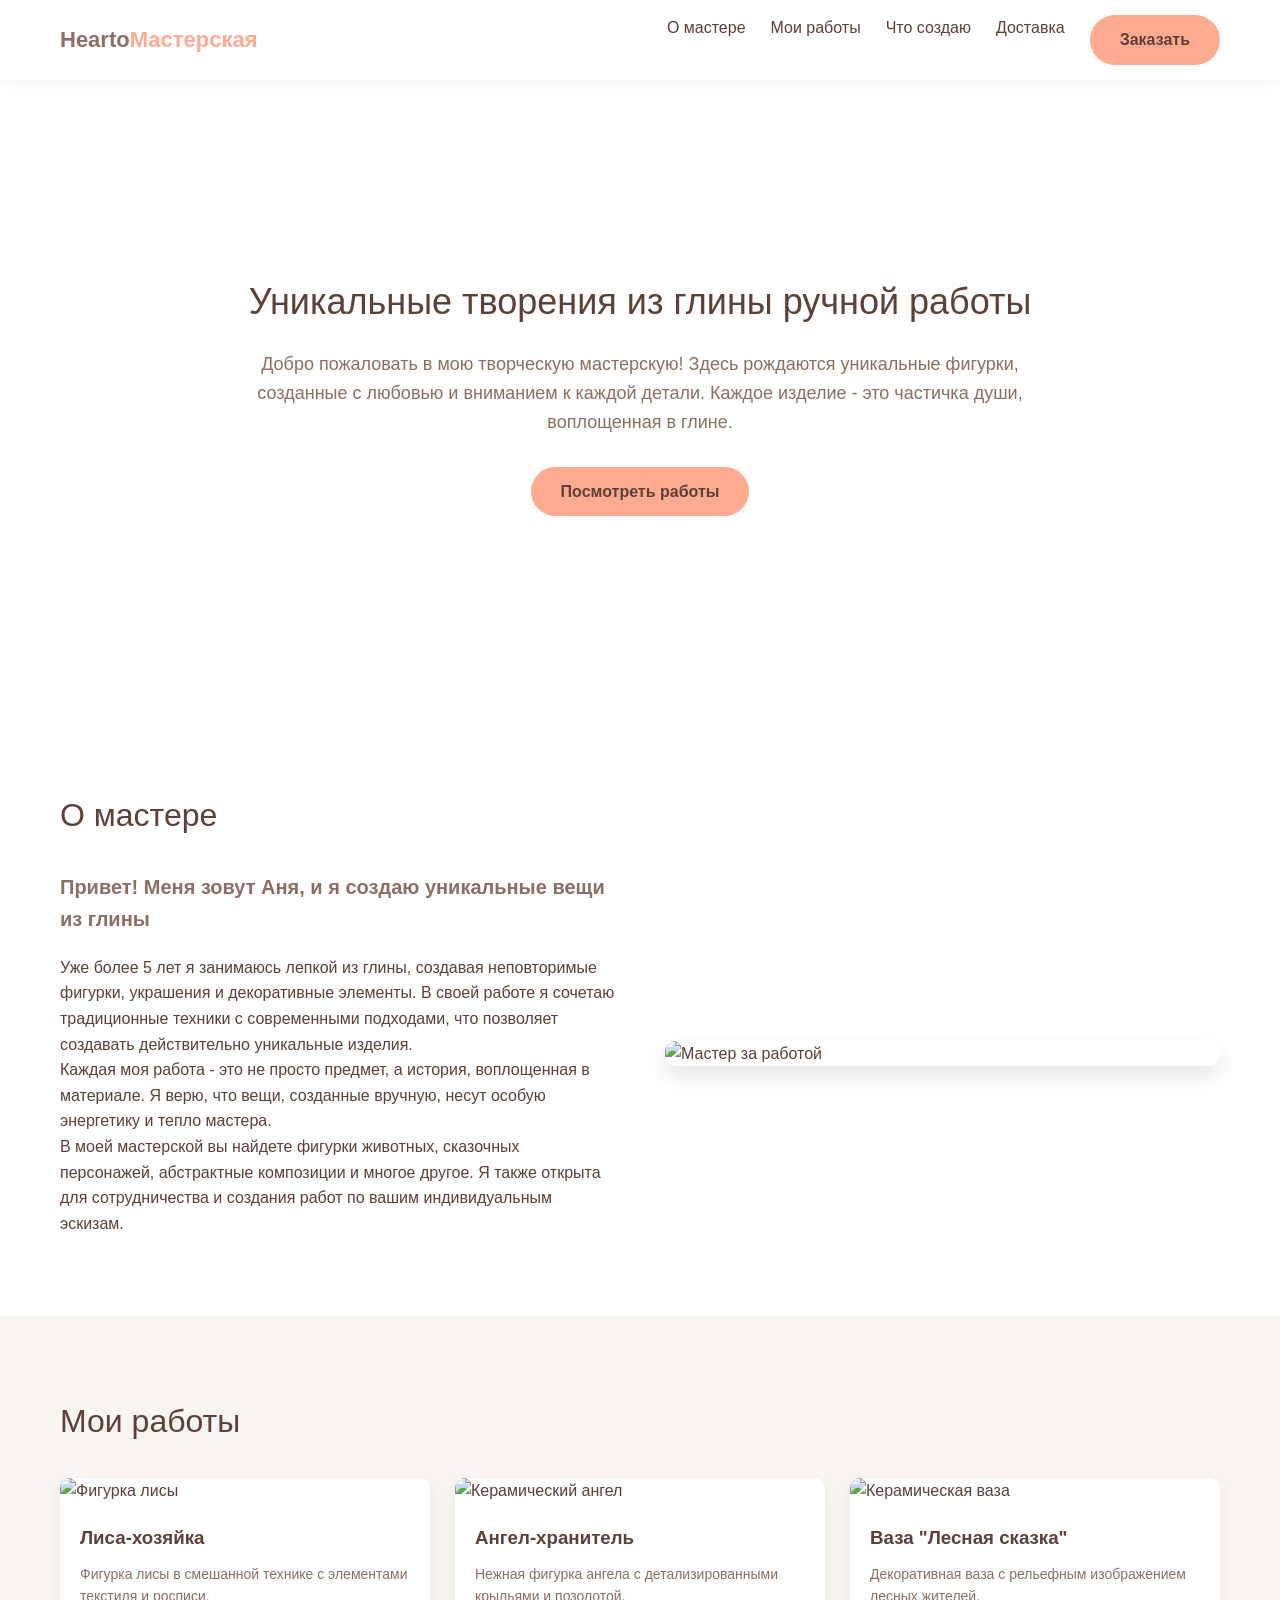
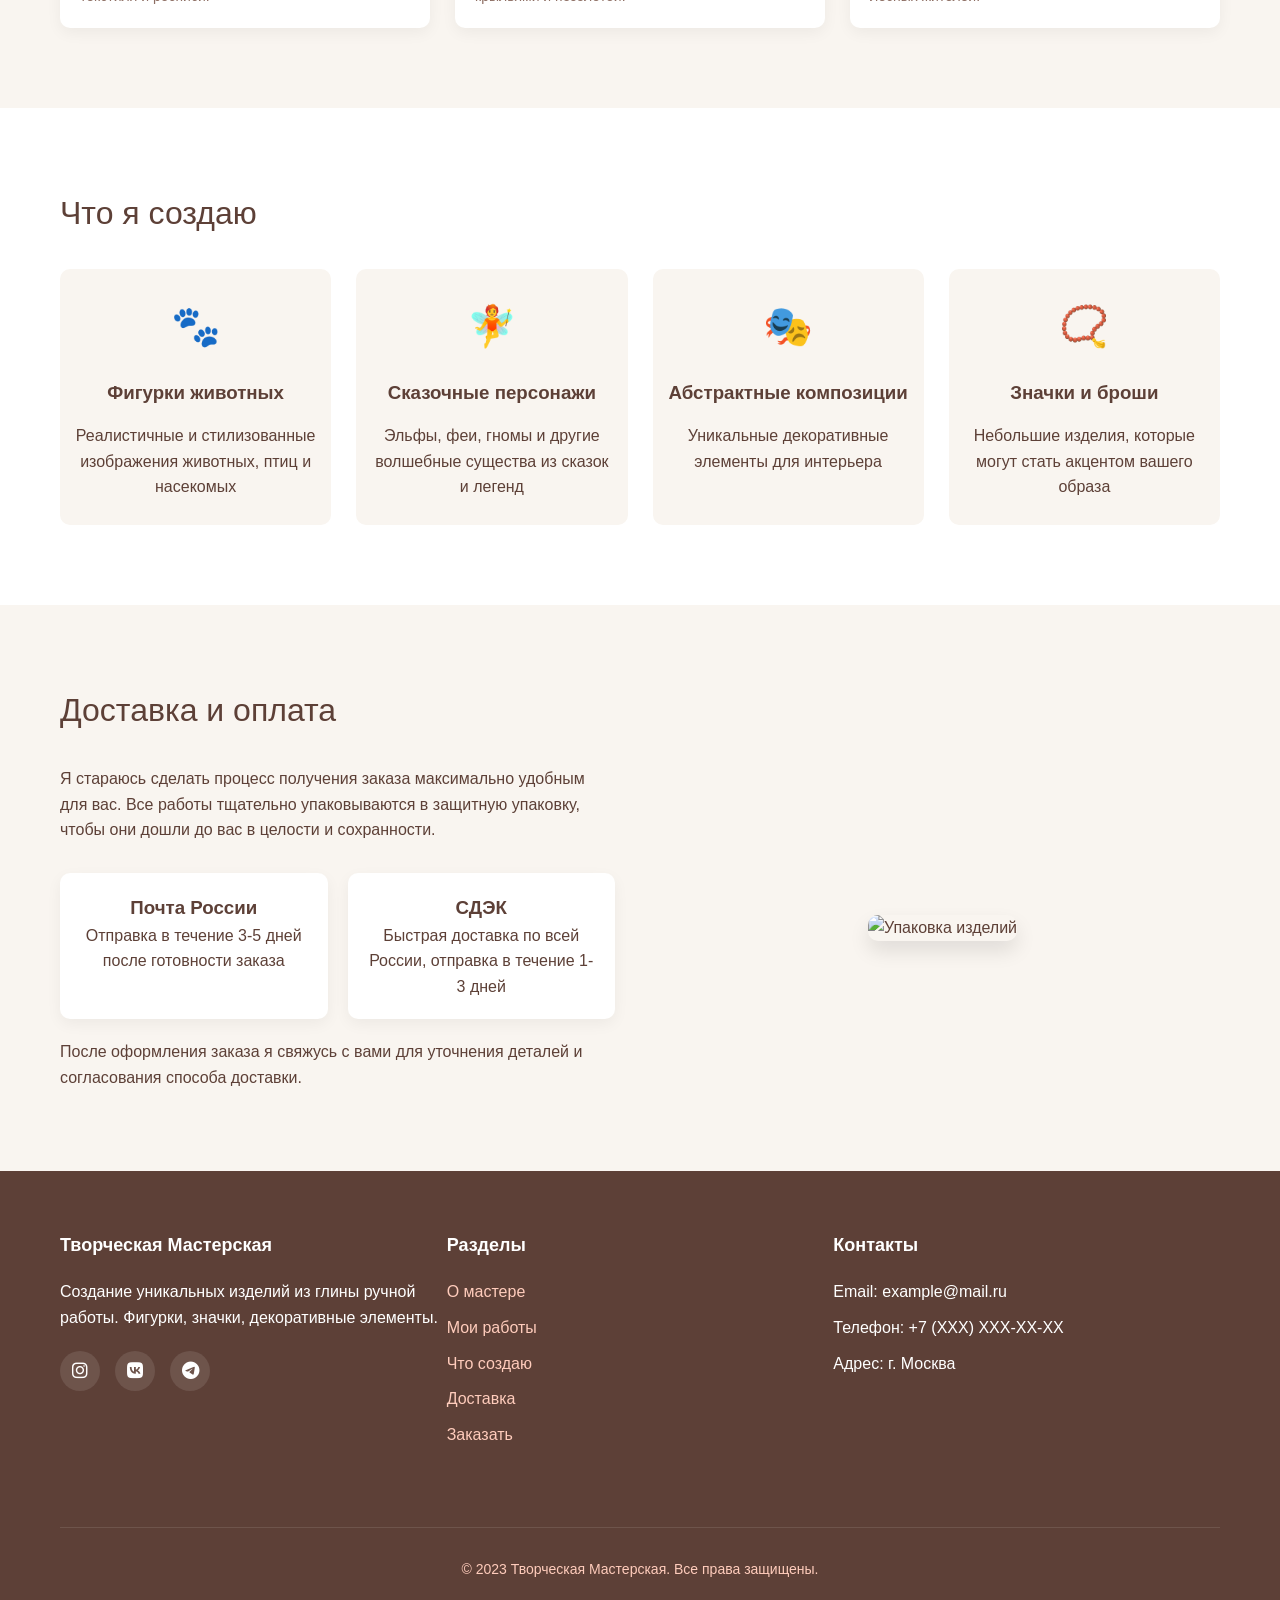
==== index.html @ a459cd6c "Add files via upload" ====
<!DOCTYPE html>
<html lang="ru">
<head>
    <meta charset="UTF-8">
    <meta name="viewport" content="width=device-width, initial-scale=1.0">
    <title>Hearto | Фигурки из глины ручной работы</title>
    <link rel="stylesheet" href="https://cdnjs.cloudflare.com/ajax/libs/font-awesome/6.4.0/css/all.min.css">
    <style>
        /* Базовые стили */
        * {
            margin: 0;
            padding: 0;
            box-sizing: border-box;
            font-family: 'Segoe UI', Tahoma, Geneva, Verdana, sans-serif;
        }
        
        :root {
            --primary-color: #8d6e63;
            --secondary-color: #ffab91;
            --text-color: #5d4037;
            --light-color: #fefaf6;
            --white: #ffffff;
        }
        
        html {
            scroll-behavior: smooth;
        }
        
        body {
            background-color: var(--light-color);
            color: var(--text-color);
            line-height: 1.6;
            overflow-x: hidden;
        }
        
        .container {
            max-width: 1200px;
            margin: 0 auto;
            padding: 0 20px;
        }
        
        /* Шапка сайта */
        header {
            background-color: var(--white);
            padding: 15px 0;
            box-shadow: 0 2px 10px rgba(0,0,0,0.05);
            position: sticky;
            top: 0;
            z-index: 1000;
        }
        
        .header-content {
            display: flex;
            justify-content: space-between;
            align-items: center;
        }
        
        .logo {
            font-size: 22px;
            font-weight: bold;
            color: var(--primary-color);
            z-index: 1001;
        }
        
        .logo span {
            color: var(--secondary-color);
        }
        
        /* Гамбургер-меню */
        .menu-toggle {
            display: none;
            flex-direction: column;
            justify-content: space-between;
            width: 30px;
            height: 21px;
            background: transparent;
            border: none;
            cursor: pointer;
            z-index: 1001;
        }
        
        .menu-toggle span {
            display: block;
            height: 3px;
            width: 100%;
            background-color: var(--primary-color);
            border-radius: 3px;
            transition: all 0.3s ease;
        }
        
        /* Навигация */
        nav ul {
            display: flex;
            list-style: none;
        }
        
        nav ul li {
            margin-left: 25px;
        }
        
        nav ul li a {
            color: var(--text-color);
            text-decoration: none;
            transition: color 0.3s;
            font-weight: 500;
            font-size: 16px;
        }
        
        nav ul li a:hover {
            color: var(--secondary-color);
        }
        
        /* Герой-секция */
        .hero {
            background: linear-gradient(rgba(255, 255, 255, 0.9), rgba(255, 255, 255, 0.9)), url('https://images.unsplash.com/photo-1574323347407-f5e1ad6d020b?ixlib=rb-4.0.3&auto=format&fit=crop&w=1200&q=80') center/cover no-repeat;
            color: var(--text-color);
            text-align: center;
            padding: 80px 0;
            min-height: 70vh;
            display: flex;
            align-items: center;
        }
        
        .hero-content {
            max-width: 800px;
            margin: 0 auto;
        }
        
        .hero h1 {
            font-size: 36px;
            margin-bottom: 20px;
            font-weight: 300;
        }
        
        .hero p {
            font-size: 18px;
            margin: 0 auto 30px;
            color: var(--primary-color);
        }
        
        .btn {
            display: inline-block;
            background-color: var(--secondary-color);
            color: var(--text-color);
            padding: 12px 30px;
            border-radius: 30px;
            text-decoration: none;
            font-weight: bold;
            transition: all 0.3s;
            border: none;
            cursor: pointer;
            font-size: 16px;
        }
        
        .btn:hover {
            background-color: #ff8a65;
            transform: translateY(-3px);
            box-shadow: 0 4px 8px rgba(0,0,0,0.1);
        }
        
        /* Секция "О мастере" */
        .about {
            padding: 80px 0;
            background-color: var(--white);
        }
        
        .about-content {
            display: flex;
            align-items: center;
            gap: 50px;
        }
        
        .about-text {
            flex: 1;
        }
        
        .about-image {
            flex: 1;
            border-radius: 10px;
            overflow: hidden;
            box-shadow: 0 10px 20px rgba(0,0,0,0.1);
        }
        
        .about-image img {
            width: 100%;
            height: auto;
            display: block;
        }
        
        .section-title {
            margin-bottom: 30px;
            font-size: 32px;
            color: var(--text-color);
            font-weight: 300;
        }
        
        .section-subtitle {
            font-size: 20px;
            color: var(--primary-color);
            margin-bottom: 20px;
        }
        
        /* Секция с примерами работ */
        .portfolio {
            padding: 80px 0;
            background-color: #f9f5f0;
        }
        
        .portfolio-grid {
            display: grid;
            grid-template-columns: repeat(auto-fill, minmax(280px, 1fr));
            gap: 25px;
        }
        
        .portfolio-item {
            background-color: var(--white);
            border-radius: 10px;
            overflow: hidden;
            box-shadow: 0 5px 15px rgba(0,0,0,0.05);
            transition: transform 0.3s;
        }
        
        .portfolio-item:hover {
            transform: translateY(-10px);
        }
        
        .portfolio-img {
            width: 100%;
            height: 220px;
            object-fit: cover;
        }
        
        .portfolio-info {
            padding: 20px;
        }
        
        .portfolio-info h3 {
            margin-bottom: 10px;
            color: var(--text-color);
        }
        
        .portfolio-info p {
            color: var(--primary-color);
            font-size: 14px;
        }
        
        /* Секция "Что я создаю" */
        .creations {
            padding: 80px 0;
            background-color: var(--white);
        }
        
        .creations-grid {
            display: grid;
            grid-template-columns: repeat(auto-fill, minmax(230px, 1fr));
            gap: 25px;
        }
        
        .creation-item {
            text-align: center;
            padding: 25px 15px;
            border-radius: 10px;
            background-color: #f9f5f0;
            transition: all 0.3s;
        }
        
        .creation-item:hover {
            background-color: #ffebee;
            transform: translateY(-5px);
        }
        
        .creation-icon {
            font-size: 40px;
            margin-bottom: 20px;
            color: var(--primary-color);
        }
        
        .creation-item h3 {
            margin-bottom: 15px;
            color: var(--text-color);
        }
        
        /* Секция доставки */
        .delivery {
            padding: 80px 0;
            background-color: #f9f5f0;
        }
        
        .delivery-content {
            display: flex;
            align-items: center;
            gap: 50px;
        }
        
        .delivery-text {
            flex: 1;
        }
        
        .delivery-image {
            flex: 1;
            text-align: center;
        }
        
        .delivery-image img {
            max-width: 100%;
            border-radius: 10px;
            box-shadow: 0 10px 20px rgba(0,0,0,0.1);
        }
        
        .delivery-options {
            display: flex;
            margin-top: 30px;
            gap: 20px;
        }
        
        .delivery-option {
            flex: 1;
            text-align: center;
            padding: 20px;
            background-color: var(--white);
            border-radius: 10px;
            box-shadow: 0 5px 15px rgba(0,0,0,0.05);
        }
        
        /* Подвал */
        footer {
            background-color: var(--text-color);
            color: var(--white);
            padding: 60px 0 30px;
        }
        
        .footer-content {
            display: flex;
            justify-content: space-between;
            flex-wrap: wrap;
            margin-bottom: 40px;
        }
        
        .footer-column {
            flex: 1;
            min-width: 250px;
            margin-bottom: 30px;
        }
        
        .footer-column h3 {
            margin-bottom: 20px;
            font-size: 18px;
        }
        
        .footer-column ul {
            list-style: none;
        }
        
        .footer-column ul li {
            margin-bottom: 10px;
        }
        
        .footer-column ul li a {
            color: #ffccbc;
            text-decoration: none;
            transition: color 0.3s;
        }
        
        .footer-column ul li a:hover {
            color: var(--white);
        }
        
        .social-links {
            display: flex;
            gap: 15px;
            margin-top: 20px;
        }
        
        .social-links a {
            display: inline-flex;
            align-items: center;
            justify-content: center;
            width: 40px;
            height: 40px;
            background-color: rgba(255, 255, 255, 0.1);
            border-radius: 50%;
            color: var(--white);
            text-decoration: none;
            transition: all 0.3s;
            font-size: 18px;
        }
        
        .social-links a:hover {
            background-color: var(--secondary-color);
            transform: translateY(-3px);
        }
        
        .copyright {
            text-align: center;
            padding-top: 30px;
            border-top: 1px solid rgba(255, 255, 255, 0.1);
            font-size: 14px;
            color: #ffccbc;
        }
        
        /* Адаптивность для мобильных устройств */
        @media (max-width: 992px) {
            .hero h1 {
                font-size: 32px;
            }
            
            .about-content, .delivery-content {
                gap: 30px;
            }
        }
        
        @media (max-width: 768px) {
            /* Гамбургер-меню для мобильных */
            .menu-toggle {
                display: flex;
            }
            
            nav {
                position: fixed;
                top: 0;
                right: -100%;
                width: 80%;
                max-width: 300px;
                height: 100vh;
                background-color: var(--white);
                box-shadow: -5px 0 15px rgba(0,0,0,0.1);
                transition: right 0.3s ease;
                z-index: 1000;
                padding: 80px 20px 20px;
            }
            
            nav.active {
                right: 0;
            }
            
            nav ul {
                flex-direction: column;
            }
            
            nav ul li {
                margin: 0 0 20px 0;
            }
            
            nav ul li a {
                font-size: 18px;
                display: block;
                padding: 10px 0;
            }
            
            /* Анимация гамбургера */
            .menu-toggle.active span:nth-child(1) {
                transform: translateY(9px) rotate(45deg);
            }
            
            .menu-toggle.active span:nth-child(2) {
                opacity: 0;
            }
            
            .menu-toggle.active span:nth-child(3) {
                transform: translateY(-9px) rotate(-45deg);
            }
            
            .overlay {
                position: fixed;
                top: 0;
                left: 0;
                width: 100%;
                height: 100%;
                background-color: rgba(0,0,0,0.5);
                opacity: 0;
                visibility: hidden;
                transition: all 0.3s ease;
                z-index: 999;
            }
            
            .overlay.active {
                opacity: 1;
                visibility: visible;
            }
            
            .header-content {
                padding: 0 10px;
            }
            
            .hero {
                padding: 60px 0;
                min-height: 60vh;
            }
            
            .hero h1 {
                font-size: 28px;
            }
            
            .hero p {
                font-size: 16px;
            }
            
            .about-content, .delivery-content {
                flex-direction: column;
            }
            
            .delivery-options {
                flex-direction: column;
            }
            
            .section-title {
                font-size: 28px;
            }
            
            .portfolio-grid, .creations-grid {
                grid-template-columns: 1fr;
            }
            
            .footer-content {
                flex-direction: column;
            }
        }
        
        @media (max-width: 480px) {
            .container {
                padding: 0 15px;
            }
            
            .hero {
                padding: 40px 0;
            }
            
            .hero h1 {
                font-size: 24px;
            }
            
            .btn {
                padding: 10px 25px;
                font-size: 14px;
            }
            
            .about, .portfolio, .creations, .delivery {
                padding: 60px 0;
            }
            
            .section-title {
                font-size: 24px;
            }
            
            .section-subtitle {
                font-size: 18px;
            }
        }
        
        /* Оптимизация изображений */
        img {
            max-width: 100%;
            height: auto;
        }
        
        /* Улучшение производительности скролла */
        .smooth-scroll {
            scroll-behavior: smooth;
        }
    </style>
</head>
<body>
    <!-- Шапка сайта -->
    <header>
        <div class="container">
            <div class="header-content">
                <div class="logo">Hearto<span>Мастерская</span></div>
                
                <!-- Гамбургер-меню -->
                <button class="menu-toggle" id="menuToggle">
                    <span></span>
                    <span></span>
                    <span></span>
                </button>
                
                <nav id="mainNav">
                    <ul>
                        <li><a href="#about">О мастере</a></li>
                        <li><a href="#portfolio">Мои работы</a></li>
                        <li><a href="#creations">Что создаю</a></li>
                        <li><a href="#delivery">Доставка</a></li>
                        <li><a href="form.html" class="btn">Заказать</a></li>
                    </ul>
                </nav>
            </div>
        </div>
        <div class="overlay" id="overlay"></div>
    </header>

    <!-- Герой-секция -->
    <section class="hero">
        <div class="container">
            <div class="hero-content">
                <h1>Уникальные творения из глины ручной работы</h1>
                <p>Добро пожаловать в мою творческую мастерскую! Здесь рождаются уникальные фигурки, созданные с любовью и вниманием к каждой детали. Каждое изделие - это частичка души, воплощенная в глине.</p>
                <a href="#portfolio" class="btn">Посмотреть работы</a>
            </div>
        </div>
    </section>

    <!-- О мастере -->
    <section id="about" class="about">
        <div class="container">
            <h2 class="section-title">О мастере</h2>
            <div class="about-content">
                <div class="about-text">
                    <h3 class="section-subtitle">Привет! Меня зовут Аня, и я создаю уникальные вещи из глины</h3>
                    <p>Уже более 5 лет я занимаюсь лепкой из глины, создавая неповторимые фигурки, украшения и декоративные элементы. В своей работе я сочетаю традиционные техники с современными подходами, что позволяет создавать действительно уникальные изделия.</p>
                    <p>Каждая моя работа - это не просто предмет, а история, воплощенная в материале. Я верю, что вещи, созданные вручную, несут особую энергетику и тепло мастера.</p>
                    <p>В моей мастерской вы найдете фигурки животных, сказочных персонажей, абстрактные композиции и многое другое. Я также открыта для сотрудничества и создания работ по вашим индивидуальным эскизам.</p>
                </div>
                <div class="about-image">
                    <img src="https://images.unsplash.com/photo-1603712607166-7cfcddc0d1e9?ixlib=rb-4.0.3&auto=format&fit=crop&w=600&q=80" alt="Мастер за работой">
                </div>
            </div>
        </div>
    </section>

    <!-- Примеры работ -->
    <section id="portfolio" class="portfolio">
        <div class="container">
            <h2 class="section-title">Мои работы</h2>
            <div class="portfolio-grid">
                <!-- Пример работы 1 -->
                <div class="portfolio-item">
                    <img src="https://images.unsplash.com/photo-1578632749014-ca77efd052eb?ixlib=rb-4.0.3&auto=format&fit=crop&w=600&q=80" alt="Фигурка лисы" class="portfolio-img">
                    <div class="portfolio-info">
                        <h3>Лиса-хозяйка</h3>
                        <p>Фигурка лисы в смешанной технике с элементами текстиля и росписи.</p>
                    </div>
                </div>
                
                <!-- Пример работы 2 -->
                <div class="portfolio-item">
                    <img src="https://images.unsplash.com/photo-1598669718296-2929f21d68d4?ixlib=rb-4.0.3&auto=format&fit=crop&w=600&q=80" alt="Керамический ангел" class="portfolio-img">
                    <div class="portfolio-info">
                        <h3>Ангел-хранитель</h3>
                        <p>Нежная фигурка ангела с детализированными крыльями и позолотой.</p>
                    </div>
                </div>
                
                <!-- Пример работы 3 -->
                <div class="portfolio-item">
                    <img src="https://images.unsplash.com/photo-1574323347407-f5e1ad6d020b?ixlib=rb-4.0.3&auto=format&fit=crop&w=600&q=80" alt="Керамическая ваза" class="portfolio-img">
                    <div class="portfolio-info">
                        <h3>Ваза "Лесная сказка"</h3>
                        <p>Декоративная ваза с рельефным изображением лесных жителей.</p>
                    </div>
                </div>
            </div>
        </div>
    </section>

    <!-- Что я создаю -->
    <section id="creations" class="creations">
        <div class="container">
            <h2 class="section-title">Что я создаю</h2>
            <div class="creations-grid">
                <div class="creation-item">
                    <div class="creation-icon">🐾</div>
                    <h3>Фигурки животных</h3>
                    <p>Реалистичные и стилизованные изображения животных, птиц и насекомых</p>
                </div>
                
                <div class="creation-item">
                    <div class="creation-icon">🧚</div>
                    <h3>Сказочные персонажи</h3>
                    <p>Эльфы, феи, гномы и другие волшебные существа из сказок и легенд</p>
                </div>
                
                <div class="creation-item">
                    <div class="creation-icon">🎭</div>
                    <h3>Абстрактные композиции</h3>
                    <p>Уникальные декоративные элементы для интерьера</p>
                </div>
                
                <div class="creation-item">
                    <div class="creation-icon">📿</div>
                    <h3>Значки и броши</h3>
                    <p>Небольшие изделия, которые могут стать акцентом вашего образа</p>
                </div>
            </div>
        </div>
    </section>

    <!-- Доставка -->
    <section id="delivery" class="delivery">
        <div class="container">
            <h2 class="section-title">Доставка и оплата</h2>
            <div class="delivery-content">
                <div class="delivery-text">
                    <p>Я стараюсь сделать процесс получения заказа максимально удобным для вас. Все работы тщательно упаковываются в защитную упаковку, чтобы они дошли до вас в целости и сохранности.</p>
                    
                    <div class="delivery-options">
                        <div class="delivery-option">
                            <h3>Почта России</h3>
                            <p>Отправка в течение 3-5 дней после готовности заказа</p>
                        </div>
                        
                        <div class="delivery-option">
                            <h3>СДЭК</h3>
                            <p>Быстрая доставка по всей России, отправка в течение 1-3 дней</p>
                        </div>
                    </div>
                    
                    <p style="margin-top: 20px;">После оформления заказа я свяжусь с вами для уточнения деталей и согласования способа доставки.</p>
                </div>
                <div class="delivery-image">
                    <img src="https://images.unsplash.com/photo-1556655848-f3a6b600b0e7?ixlib=rb-4.0.3&auto=format&fit=crop&w=600&q=80" alt="Упаковка изделий">
                </div>
            </div>
        </div>
    </section>

    <!-- Подвал -->
    <footer>
        <div class="container">
            <div class="footer-content">
                <div class="footer-column">
                    <h3>Творческая Мастерская</h3>
                    <p>Создание уникальных изделий из глины ручной работы. Фигурки, значки, декоративные элементы.</p>
                    <div class="social-links">
                        <a href="#"><i class="fab fa-instagram"></i></a>
                        <a href="#"><i class="fab fa-vk"></i></a>
                        <a href="#"><i class="fab fa-telegram"></i></a>
                    </div>
                </div>
                
                <div class="footer-column">
                    <h3>Разделы</h3>
                    <ul>
                        <li><a href="#about">О мастере</a></li>
                        <li><a href="#portfolio">Мои работы</a></li>
                        <li><a href="#creations">Что создаю</a></li>
                        <li><a href="#delivery">Доставка</a></li>
                        <li><a href="order.html">Заказать</a></li>
                    </ul>
                </div>
                
                <div class="footer-column">
                    <h3>Контакты</h3>
                    <ul>
                        <li>Email: example@mail.ru</li>
                        <li>Телефон: +7 (XXX) XXX-XX-XX</li>
                        <li>Адрес: г. Москва</li>
                    </ul>
                </div>
            </div>
            
            <div class="copyright">
                <p>© 2023 Творческая Мастерская. Все права защищены.</p>
            </div>
        </div>
    </footer>

    <script>
        // Гамбургер-меню
        const menuToggle = document.getElementById('menuToggle');
        const mainNav = document.getElementById('mainNav');
        const overlay = document.getElementById('overlay');
        
        menuToggle.addEventListener('click', function() {
            this.classList.toggle('active');
            mainNav.classList.toggle('active');
            overlay.classList.toggle('active');
            document.body.style.overflow = mainNav.classList.contains('active') ? 'hidden' : '';
        });
        
        // Закрытие меню при клике на оверлей или ссылку
        overlay.addEventListener('click', closeMenu);
        
        const navLinks = document.querySelectorAll('nav a');
        navLinks.forEach(link => {
            link.addEventListener('click', closeMenu);
        });
        
        function closeMenu() {
            menuToggle.classList.remove('active');
            mainNav.classList.remove('active');
            overlay.classList.remove('active');
            document.body.style.overflow = '';
        }
        
        // Оптимизация для мобильных устройств
        // Предзагрузка критически важных ресурсов
        function preloadCriticalResources() {
            const criticalImages = [
                'https://images.unsplash.com/photo-1574323347407-f5e1ad6d020b?ixlib=rb-4.0.3&auto=format&fit=crop&w=1200&q=80'
            ];
            
            criticalImages.forEach(src => {
                const img = new Image();
                img.src = src;
            });
        }
        
        // Отложенная загрузка не критических изображений
        function lazyLoadImages() {
            const images = document.querySelectorAll('img[data-src]');
            
            if ('IntersectionObserver' in window) {
                const imageObserver = new IntersectionObserver((entries, observer) => {
                    entries.forEach(entry => {
                        if (entry.isIntersecting) {
                            const img = entry.target;
                            img.src = img.dataset.src;
                            img.removeAttribute('data-src');
                            imageObserver.unobserve(img);
                        }
                    });
                });
                
                images.forEach(img => imageObserver.observe(img));
            } else {
                // Fallback для браузеров без поддержки IntersectionObserver
                images.forEach(img => {
                    img.src = img.dataset.src;
                    img.removeAttribute('data-src');
                });
            }
        }
        
        // Оптимизация производительности при скролле
        let ticking = false;
        
        function updateOnScroll() {
            // Добавьте здесь код, который должен выполняться при скролле
            ticking = false;
        }
        
        window.addEventListener('scroll', function() {
            if (!ticking) {
                requestAnimationFrame(updateOnScroll);
                ticking = true;
            }
        });
        
        // Инициализация при загрузке страницы
        document.addEventListener('DOMContentLoaded', function() {
            preloadCriticalResources();
            lazyLoadImages();
        });
    </script>
</body>
</html>
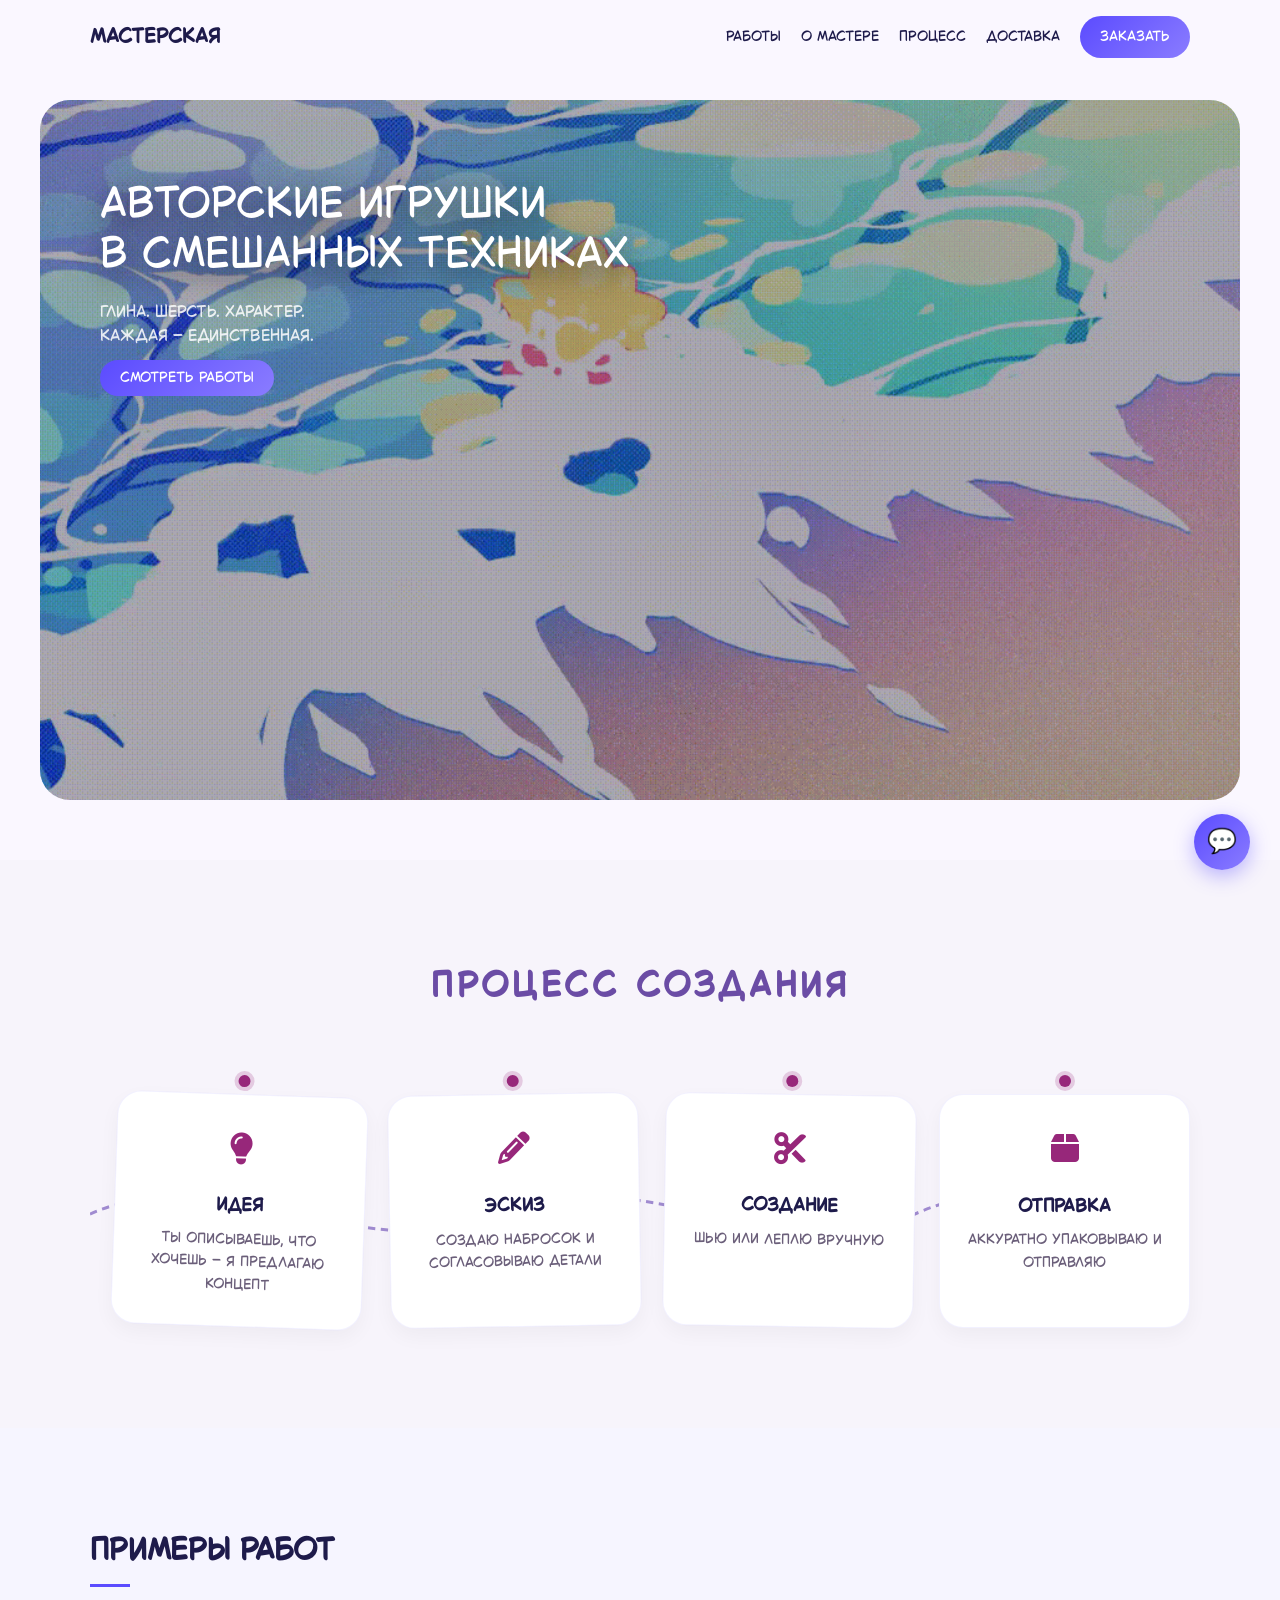
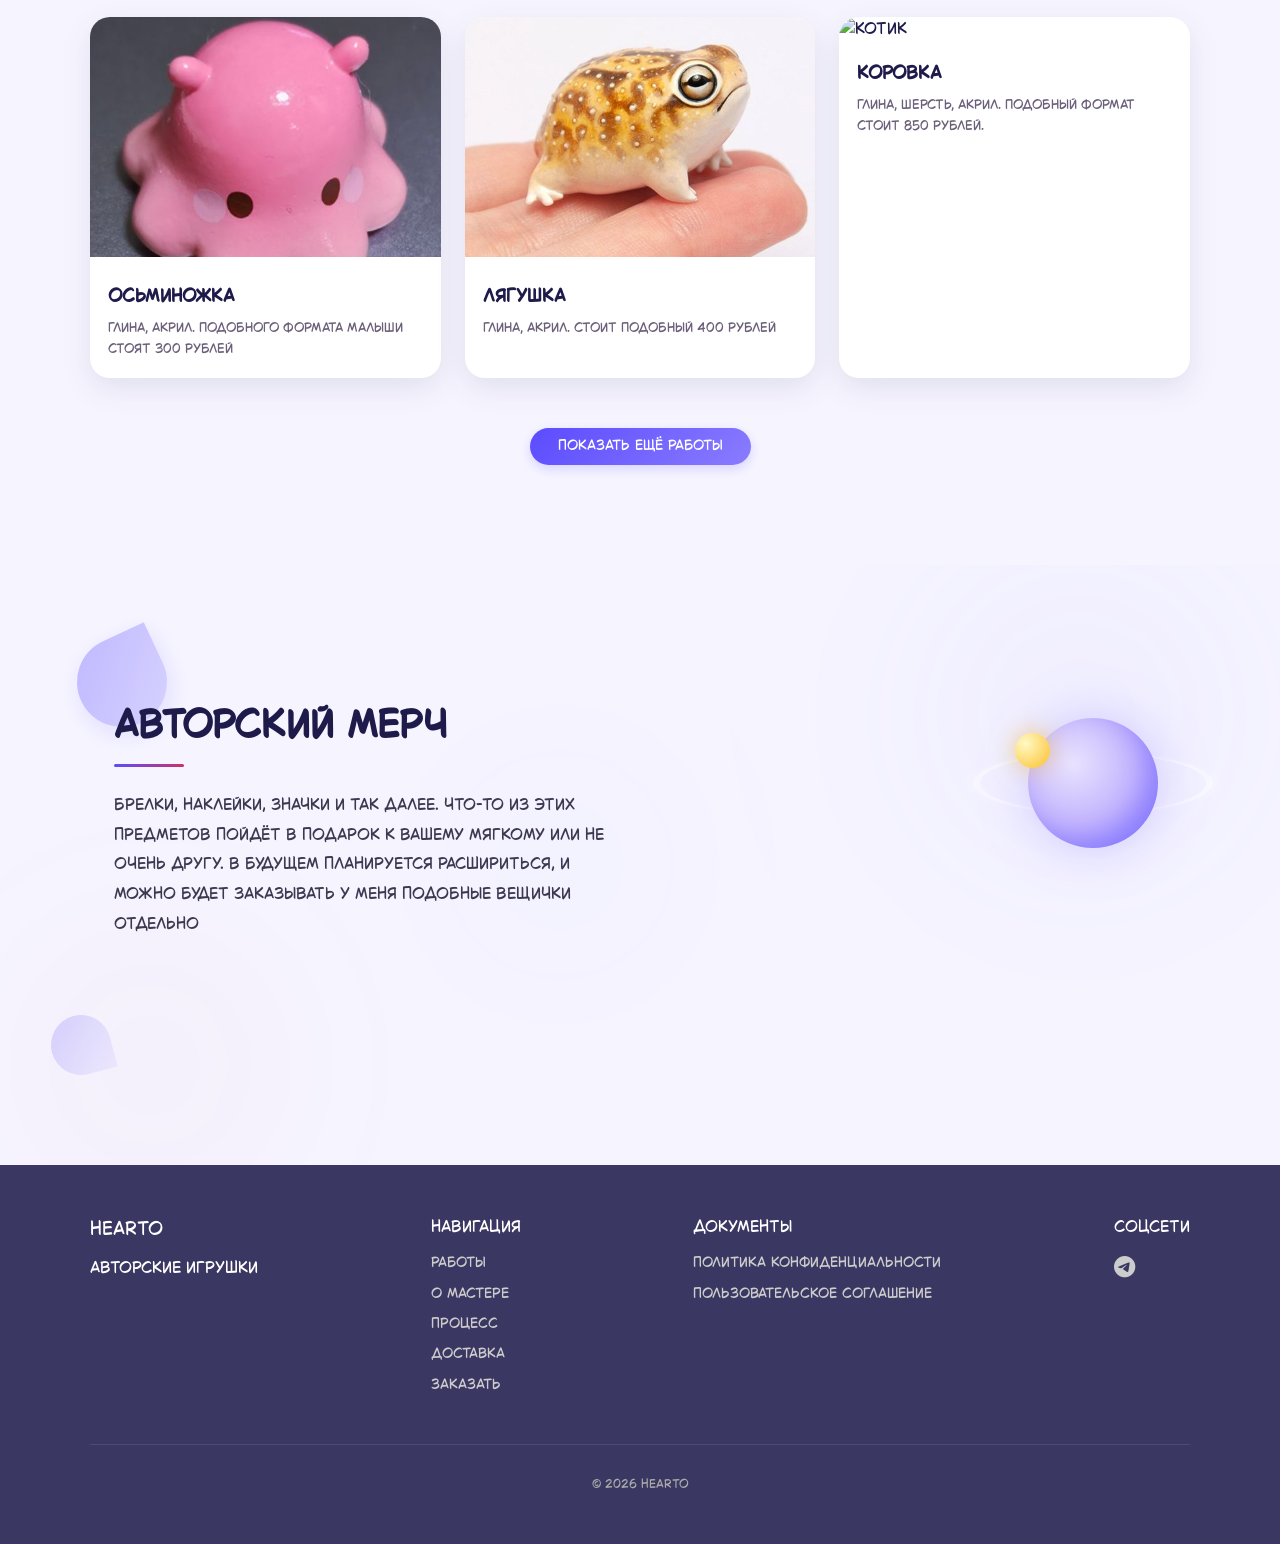
==== commit a7b867e7: "55" ====
--- a/index.html
+++ b/index.html
@@ -1,845 +1,239 @@
 <!DOCTYPE html>
 <html lang="ru">
 <head>
-    <meta charset="UTF-8">
-    <meta name="viewport" content="width=device-width, initial-scale=1.0">
-    <title>Hearto | Фигурки из глины ручной работы</title>
-    <link rel="stylesheet" href="https://cdnjs.cloudflare.com/ajax/libs/font-awesome/6.4.0/css/all.min.css">
-    <style>
-        /* Базовые стили */
-        * {
-            margin: 0;
-            padding: 0;
-            box-sizing: border-box;
-            font-family: 'Segoe UI', Tahoma, Geneva, Verdana, sans-serif;
-        }
-        
-        :root {
-            --primary-color: #8d6e63;
-            --secondary-color: #ffab91;
-            --text-color: #5d4037;
-            --light-color: #fefaf6;
-            --white: #ffffff;
-        }
-        
-        html {
-            scroll-behavior: smooth;
-        }
-        
-        body {
-            background-color: var(--light-color);
-            color: var(--text-color);
-            line-height: 1.6;
-            overflow-x: hidden;
-        }
-        
-        .container {
-            max-width: 1200px;
-            margin: 0 auto;
-            padding: 0 20px;
-        }
-        
-        /* Шапка сайта */
-        header {
-            background-color: var(--white);
-            padding: 15px 0;
-            box-shadow: 0 2px 10px rgba(0,0,0,0.05);
-            position: sticky;
-            top: 0;
-            z-index: 1000;
-        }
-        
-        .header-content {
-            display: flex;
-            justify-content: space-between;
-            align-items: center;
-        }
-        
-        .logo {
-            font-size: 22px;
-            font-weight: bold;
-            color: var(--primary-color);
-            z-index: 1001;
-        }
-        
-        .logo span {
-            color: var(--secondary-color);
-        }
-        
-        /* Гамбургер-меню */
-        .menu-toggle {
-            display: none;
-            flex-direction: column;
-            justify-content: space-between;
-            width: 30px;
-            height: 21px;
-            background: transparent;
-            border: none;
-            cursor: pointer;
-            z-index: 1001;
-        }
-        
-        .menu-toggle span {
-            display: block;
-            height: 3px;
-            width: 100%;
-            background-color: var(--primary-color);
-            border-radius: 3px;
-            transition: all 0.3s ease;
-        }
-        
-        /* Навигация */
-        nav ul {
-            display: flex;
-            list-style: none;
-        }
-        
-        nav ul li {
-            margin-left: 25px;
-        }
-        
-        nav ul li a {
-            color: var(--text-color);
-            text-decoration: none;
-            transition: color 0.3s;
-            font-weight: 500;
-            font-size: 16px;
-        }
-        
-        nav ul li a:hover {
-            color: var(--secondary-color);
-        }
-        
-        /* Герой-секция */
-        .hero {
-            background: linear-gradient(rgba(255, 255, 255, 0.9), rgba(255, 255, 255, 0.9)), url('https://images.unsplash.com/photo-1574323347407-f5e1ad6d020b?ixlib=rb-4.0.3&auto=format&fit=crop&w=1200&q=80') center/cover no-repeat;
-            color: var(--text-color);
-            text-align: center;
-            padding: 80px 0;
-            min-height: 70vh;
-            display: flex;
-            align-items: center;
-        }
-        
-        .hero-content {
-            max-width: 800px;
-            margin: 0 auto;
-        }
-        
-        .hero h1 {
-            font-size: 36px;
-            margin-bottom: 20px;
-            font-weight: 300;
-        }
-        
-        .hero p {
-            font-size: 18px;
-            margin: 0 auto 30px;
-            color: var(--primary-color);
-        }
-        
-        .btn {
-            display: inline-block;
-            background-color: var(--secondary-color);
-            color: var(--text-color);
-            padding: 12px 30px;
-            border-radius: 30px;
-            text-decoration: none;
-            font-weight: bold;
-            transition: all 0.3s;
-            border: none;
-            cursor: pointer;
-            font-size: 16px;
-        }
-        
-        .btn:hover {
-            background-color: #ff8a65;
-            transform: translateY(-3px);
-            box-shadow: 0 4px 8px rgba(0,0,0,0.1);
-        }
-        
-        /* Секция "О мастере" */
-        .about {
-            padding: 80px 0;
-            background-color: var(--white);
-        }
-        
-        .about-content {
-            display: flex;
-            align-items: center;
-            gap: 50px;
-        }
-        
-        .about-text {
-            flex: 1;
-        }
-        
-        .about-image {
-            flex: 1;
-            border-radius: 10px;
-            overflow: hidden;
-            box-shadow: 0 10px 20px rgba(0,0,0,0.1);
-        }
-        
-        .about-image img {
-            width: 100%;
-            height: auto;
-            display: block;
-        }
-        
-        .section-title {
-            margin-bottom: 30px;
-            font-size: 32px;
-            color: var(--text-color);
-            font-weight: 300;
-        }
-        
-        .section-subtitle {
-            font-size: 20px;
-            color: var(--primary-color);
-            margin-bottom: 20px;
-        }
-        
-        /* Секция с примерами работ */
-        .portfolio {
-            padding: 80px 0;
-            background-color: #f9f5f0;
-        }
-        
-        .portfolio-grid {
-            display: grid;
-            grid-template-columns: repeat(auto-fill, minmax(280px, 1fr));
-            gap: 25px;
-        }
-        
-        .portfolio-item {
-            background-color: var(--white);
-            border-radius: 10px;
-            overflow: hidden;
-            box-shadow: 0 5px 15px rgba(0,0,0,0.05);
-            transition: transform 0.3s;
-        }
-        
-        .portfolio-item:hover {
-            transform: translateY(-10px);
-        }
-        
-        .portfolio-img {
-            width: 100%;
-            height: 220px;
-            object-fit: cover;
-        }
-        
-        .portfolio-info {
-            padding: 20px;
-        }
-        
-        .portfolio-info h3 {
-            margin-bottom: 10px;
-            color: var(--text-color);
-        }
-        
-        .portfolio-info p {
-            color: var(--primary-color);
-            font-size: 14px;
-        }
-        
-        /* Секция "Что я создаю" */
-        .creations {
-            padding: 80px 0;
-            background-color: var(--white);
-        }
-        
-        .creations-grid {
-            display: grid;
-            grid-template-columns: repeat(auto-fill, minmax(230px, 1fr));
-            gap: 25px;
-        }
-        
-        .creation-item {
-            text-align: center;
-            padding: 25px 15px;
-            border-radius: 10px;
-            background-color: #f9f5f0;
-            transition: all 0.3s;
-        }
-        
-        .creation-item:hover {
-            background-color: #ffebee;
-            transform: translateY(-5px);
-        }
-        
-        .creation-icon {
-            font-size: 40px;
-            margin-bottom: 20px;
-            color: var(--primary-color);
-        }
-        
-        .creation-item h3 {
-            margin-bottom: 15px;
-            color: var(--text-color);
-        }
-        
-        /* Секция доставки */
-        .delivery {
-            padding: 80px 0;
-            background-color: #f9f5f0;
-        }
-        
-        .delivery-content {
-            display: flex;
-            align-items: center;
-            gap: 50px;
-        }
-        
-        .delivery-text {
-            flex: 1;
-        }
-        
-        .delivery-image {
-            flex: 1;
-            text-align: center;
-        }
-        
-        .delivery-image img {
-            max-width: 100%;
-            border-radius: 10px;
-            box-shadow: 0 10px 20px rgba(0,0,0,0.1);
-        }
-        
-        .delivery-options {
-            display: flex;
-            margin-top: 30px;
-            gap: 20px;
-        }
-        
-        .delivery-option {
-            flex: 1;
-            text-align: center;
-            padding: 20px;
-            background-color: var(--white);
-            border-radius: 10px;
-            box-shadow: 0 5px 15px rgba(0,0,0,0.05);
-        }
-        
-        /* Подвал */
-        footer {
-            background-color: var(--text-color);
-            color: var(--white);
-            padding: 60px 0 30px;
-        }
-        
-        .footer-content {
-            display: flex;
-            justify-content: space-between;
-            flex-wrap: wrap;
-            margin-bottom: 40px;
-        }
-        
-        .footer-column {
-            flex: 1;
-            min-width: 250px;
-            margin-bottom: 30px;
-        }
-        
-        .footer-column h3 {
-            margin-bottom: 20px;
-            font-size: 18px;
-        }
-        
-        .footer-column ul {
-            list-style: none;
-        }
-        
-        .footer-column ul li {
-            margin-bottom: 10px;
-        }
-        
-        .footer-column ul li a {
-            color: #ffccbc;
-            text-decoration: none;
-            transition: color 0.3s;
-        }
-        
-        .footer-column ul li a:hover {
-            color: var(--white);
-        }
-        
-        .social-links {
-            display: flex;
-            gap: 15px;
-            margin-top: 20px;
-        }
-        
-        .social-links a {
-            display: inline-flex;
-            align-items: center;
-            justify-content: center;
-            width: 40px;
-            height: 40px;
-            background-color: rgba(255, 255, 255, 0.1);
-            border-radius: 50%;
-            color: var(--white);
-            text-decoration: none;
-            transition: all 0.3s;
-            font-size: 18px;
-        }
-        
-        .social-links a:hover {
-            background-color: var(--secondary-color);
-            transform: translateY(-3px);
-        }
-        
-        .copyright {
-            text-align: center;
-            padding-top: 30px;
-            border-top: 1px solid rgba(255, 255, 255, 0.1);
-            font-size: 14px;
-            color: #ffccbc;
-        }
-        
-        /* Адаптивность для мобильных устройств */
-        @media (max-width: 992px) {
-            .hero h1 {
-                font-size: 32px;
-            }
-            
-            .about-content, .delivery-content {
-                gap: 30px;
-            }
-        }
-        
-        @media (max-width: 768px) {
-            /* Гамбургер-меню для мобильных */
-            .menu-toggle {
-                display: flex;
-            }
-            
-            nav {
-                position: fixed;
-                top: 0;
-                right: -100%;
-                width: 80%;
-                max-width: 300px;
-                height: 100vh;
-                background-color: var(--white);
-                box-shadow: -5px 0 15px rgba(0,0,0,0.1);
-                transition: right 0.3s ease;
-                z-index: 1000;
-                padding: 80px 20px 20px;
-            }
-            
-            nav.active {
-                right: 0;
-            }
-            
-            nav ul {
-                flex-direction: column;
-            }
-            
-            nav ul li {
-                margin: 0 0 20px 0;
-            }
-            
-            nav ul li a {
-                font-size: 18px;
-                display: block;
-                padding: 10px 0;
-            }
-            
-            /* Анимация гамбургера */
-            .menu-toggle.active span:nth-child(1) {
-                transform: translateY(9px) rotate(45deg);
-            }
-            
-            .menu-toggle.active span:nth-child(2) {
-                opacity: 0;
-            }
-            
-            .menu-toggle.active span:nth-child(3) {
-                transform: translateY(-9px) rotate(-45deg);
-            }
-            
-            .overlay {
-                position: fixed;
-                top: 0;
-                left: 0;
-                width: 100%;
-                height: 100%;
-                background-color: rgba(0,0,0,0.5);
-                opacity: 0;
-                visibility: hidden;
-                transition: all 0.3s ease;
-                z-index: 999;
-            }
-            
-            .overlay.active {
-                opacity: 1;
-                visibility: visible;
-            }
-            
-            .header-content {
-                padding: 0 10px;
-            }
-            
-            .hero {
-                padding: 60px 0;
-                min-height: 60vh;
-            }
-            
-            .hero h1 {
-                font-size: 28px;
-            }
-            
-            .hero p {
-                font-size: 16px;
-            }
-            
-            .about-content, .delivery-content {
-                flex-direction: column;
-            }
-            
-            .delivery-options {
-                flex-direction: column;
-            }
-            
-            .section-title {
-                font-size: 28px;
-            }
-            
-            .portfolio-grid, .creations-grid {
-                grid-template-columns: 1fr;
-            }
-            
-            .footer-content {
-                flex-direction: column;
-            }
-        }
-        
-        @media (max-width: 480px) {
-            .container {
-                padding: 0 15px;
-            }
-            
-            .hero {
-                padding: 40px 0;
-            }
-            
-            .hero h1 {
-                font-size: 24px;
-            }
-            
-            .btn {
-                padding: 10px 25px;
-                font-size: 14px;
-            }
-            
-            .about, .portfolio, .creations, .delivery {
-                padding: 60px 0;
-            }
-            
-            .section-title {
-                font-size: 24px;
-            }
-            
-            .section-subtitle {
-                font-size: 18px;
-            }
-        }
-        
-        /* Оптимизация изображений */
-        img {
-            max-width: 100%;
-            height: auto;
-        }
-        
-        /* Улучшение производительности скролла */
-        .smooth-scroll {
-            scroll-behavior: smooth;
-        }
-    </style>
+<meta charset="UTF-8">
+<meta name="viewport" content="width=device-width, initial-scale=1.0">
+<link rel="stylesheet" href="https://cdnjs.cloudflare.com/ajax/libs/font-awesome/6.4.0/css/all.min.css">
+<title>HEARTO — авторские игрушки</title>
+<link rel="stylesheet" href="style.css">
 </head>
 <body>
-    <!-- Шапка сайта -->
-    <header>
-        <div class="container">
-            <div class="header-content">
-                <div class="logo">Hearto<span>Мастерская</span></div>
-                
-                <!-- Гамбургер-меню -->
-                <button class="menu-toggle" id="menuToggle">
-                    <span></span>
-                    <span></span>
-                    <span></span>
-                </button>
-                
-                <nav id="mainNav">
-                    <ul>
-                        <li><a href="#about">О мастере</a></li>
-                        <li><a href="#portfolio">Мои работы</a></li>
-                        <li><a href="#creations">Что создаю</a></li>
-                        <li><a href="#delivery">Доставка</a></li>
-                        <li><a href="form.html" class="btn">Заказать</a></li>
-                    </ul>
-                </nav>
-            </div>
+
+<!-- HEADER -->
+<header id="header">
+<div class="container header-inner">
+<div class="logo" onclick="location.href='index.html'">Мастерская</div>
+<button class="burger" id="burgerBtn">☰</button>
+<nav>
+<a href="#portfolio">Работы</a>
+<a href="about.html">О мастере</a>
+<a href="#process">Процесс</a>
+<a href="delivery.html">Доставка</a>
+<a href="order.html" class="btn">Заказать</a>
+</nav>
+</div>
+</header>
+
+<!-- HERO -->
+<section class="hero">
+<div class="container hero-inner">
+<div class="hero-text">
+<h1>Авторские игрушки<br>в смешанных техниках</h1>
+<p class="hero-sub">Глина. Шерсть. Характер.<br>Каждая — единственная.</p>
+<a href="#portfolio" class="btn">Смотреть работы</a>
+</div>
+</div>
+</section>
+
+<!-- ===== Процесс ===== -->
+<section id="process">
+    <div class="container">
+        <h2>Процесс создания</h2>
+
+        <div class="steps">
+
+            <!-- НИТКА -->
+           <svg class="thread" viewBox="0 0 1200 200" preserveAspectRatio="none">
+    <path d="M0,100 
+             C150,40 300,160 450,100 
+             C600,40 750,160 900,100 
+             C1050,40 1200,100 1200,100" />
+</svg>
+
+            <!-- ИГОЛКА -->
+            <div class="needle"></div>
+
+            <div class="step">
+                <div class="icon"><i class="fas fa-lightbulb"></i></div>
+                <h3>Идея</h3>
+                <p>Ты описываешь, что хочешь — я предлагаю концепт</p>
+            </div>
+
+            <div class="step">
+                <div class="icon"><i class="fas fa-pencil-alt"></i></div>
+                <h3>Эскиз</h3>
+                <p>Создаю набросок и согласовываю детали</p>
+            </div>
+
+            <div class="step">
+                <div class="icon"><i class="fas fa-scissors"></i></div>
+                <h3>Создание</h3>
+                <p>Шью или леплю вручную</p>
+            </div>
+
+            <div class="step">
+                <div class="icon"><i class="fas fa-box"></i></div>
+                <h3>Отправка</h3>
+                <p>Аккуратно упаковываю и отправляю</p>
+            </div>
+
         </div>
-        <div class="overlay" id="overlay"></div>
-    </header>
-
-    <!-- Герой-секция -->
-    <section class="hero">
-        <div class="container">
-            <div class="hero-content">
-                <h1>Уникальные творения из глины ручной работы</h1>
-                <p>Добро пожаловать в мою творческую мастерскую! Здесь рождаются уникальные фигурки, созданные с любовью и вниманием к каждой детали. Каждое изделие - это частичка души, воплощенная в глине.</p>
-                <a href="#portfolio" class="btn">Посмотреть работы</a>
+    </div>
+</section>
+
+<!-- ===== ПОРТФОЛИО ===== -->
+<section id="portfolio">
+    <div class="container">
+        <h2>Примеры работ</h2>
+
+        <div class="grid" id="portfolioGrid">
+            <!-- ОСНОВНЫЕ РАБОТЫ (всегда видны) -->
+            <div class="card">
+                <img src="images/679.png">
+                <div class="card-info">
+                    <h4>Оcьминожка</h4>
+                    <p>глина, акрил. Подобного формата малыши стоят 300 рублей</p>
+                </div>
+            </div>
+
+            <div class="card">
+                <img src="images/rab1.jpg">
+                <div class="card-info">
+                    <h4>Лягушка</h4>
+                    <p>глина, акрил. Стоит подобный 400 рублей</p>
+                </div>
+            </div>
+
+            <div class="card">
+                <img src="" alt="Котик">
+                <div class="card-info">
+                    <h4>Коровка</h4>
+                    <p>глина, шерсть, акрил. Подобный формат стоит 850 рублей.</p>
+                </div>
+            </div>
+
+            <!-- ДОПОЛНИТЕЛЬНЫЕ РАБОТЫ (могут скрываться) -->
+            <div class="card extra-work" style="display: none;">
+                <img src="">
+                <div class="card-info">
+                    <h4>Проверка кнопки</h4>
+                    <p>88898989</p>
+                </div>
+            </div>
+
+            <div class="card extra-work" style="display: none;">
+                <img src="">
+                <div class="card-info">
+                    <h4>Проверка</h4>
+                    <p>00000</p>
+                </div>
             </div>
         </div>
-    </section>
-
-    <!-- О мастере -->
-    <section id="about" class="about">
-        <div class="container">
-            <h2 class="section-title">О мастере</h2>
-            <div class="about-content">
-                <div class="about-text">
-                    <h3 class="section-subtitle">Привет! Меня зовут Аня, и я создаю уникальные вещи из глины</h3>
-                    <p>Уже более 5 лет я занимаюсь лепкой из глины, создавая неповторимые фигурки, украшения и декоративные элементы. В своей работе я сочетаю традиционные техники с современными подходами, что позволяет создавать действительно уникальные изделия.</p>
-                    <p>Каждая моя работа - это не просто предмет, а история, воплощенная в материале. Я верю, что вещи, созданные вручную, несут особую энергетику и тепло мастера.</p>
-                    <p>В моей мастерской вы найдете фигурки животных, сказочных персонажей, абстрактные композиции и многое другое. Я также открыта для сотрудничества и создания работ по вашим индивидуальным эскизам.</p>
-                </div>
-                <div class="about-image">
-                    <img src="https://images.unsplash.com/photo-1603712607166-7cfcddc0d1e9?ixlib=rb-4.0.3&auto=format&fit=crop&w=600&q=80" alt="Мастер за работой">
-                </div>
-            </div>
+
+        <!-- КНОПКА ВНИЗУ -->
+        <div class="portfolio-footer">
+            <button id="toggleExtraBtn" class="btn-toggle">Показать ещё работы</button>
         </div>
-    </section>
-
-    <!-- Примеры работ -->
-    <section id="portfolio" class="portfolio">
-        <div class="container">
-            <h2 class="section-title">Мои работы</h2>
-            <div class="portfolio-grid">
-                <!-- Пример работы 1 -->
-                <div class="portfolio-item">
-                    <img src="https://images.unsplash.com/photo-1578632749014-ca77efd052eb?ixlib=rb-4.0.3&auto=format&fit=crop&w=600&q=80" alt="Фигурка лисы" class="portfolio-img">
-                    <div class="portfolio-info">
-                        <h3>Лиса-хозяйка</h3>
-                        <p>Фигурка лисы в смешанной технике с элементами текстиля и росписи.</p>
-                    </div>
-                </div>
-                
-                <!-- Пример работы 2 -->
-                <div class="portfolio-item">
-                    <img src="https://images.unsplash.com/photo-1598669718296-2929f21d68d4?ixlib=rb-4.0.3&auto=format&fit=crop&w=600&q=80" alt="Керамический ангел" class="portfolio-img">
-                    <div class="portfolio-info">
-                        <h3>Ангел-хранитель</h3>
-                        <p>Нежная фигурка ангела с детализированными крыльями и позолотой.</p>
-                    </div>
-                </div>
-                
-                <!-- Пример работы 3 -->
-                <div class="portfolio-item">
-                    <img src="https://images.unsplash.com/photo-1574323347407-f5e1ad6d020b?ixlib=rb-4.0.3&auto=format&fit=crop&w=600&q=80" alt="Керамическая ваза" class="portfolio-img">
-                    <div class="portfolio-info">
-                        <h3>Ваза "Лесная сказка"</h3>
-                        <p>Декоративная ваза с рельефным изображением лесных жителей.</p>
-                    </div>
-                </div>
-            </div>
-        </div>
-    </section>
-
-    <!-- Что я создаю -->
-    <section id="creations" class="creations">
-        <div class="container">
-            <h2 class="section-title">Что я создаю</h2>
-            <div class="creations-grid">
-                <div class="creation-item">
-                    <div class="creation-icon">🐾</div>
-                    <h3>Фигурки животных</h3>
-                    <p>Реалистичные и стилизованные изображения животных, птиц и насекомых</p>
-                </div>
-                
-                <div class="creation-item">
-                    <div class="creation-icon">🧚</div>
-                    <h3>Сказочные персонажи</h3>
-                    <p>Эльфы, феи, гномы и другие волшебные существа из сказок и легенд</p>
-                </div>
-                
-                <div class="creation-item">
-                    <div class="creation-icon">🎭</div>
-                    <h3>Абстрактные композиции</h3>
-                    <p>Уникальные декоративные элементы для интерьера</p>
-                </div>
-                
-                <div class="creation-item">
-                    <div class="creation-icon">📿</div>
-                    <h3>Значки и броши</h3>
-                    <p>Небольшие изделия, которые могут стать акцентом вашего образа</p>
-                </div>
-            </div>
-        </div>
-    </section>
-
-    <!-- Доставка -->
-    <section id="delivery" class="delivery">
-        <div class="container">
-            <h2 class="section-title">Доставка и оплата</h2>
-            <div class="delivery-content">
-                <div class="delivery-text">
-                    <p>Я стараюсь сделать процесс получения заказа максимально удобным для вас. Все работы тщательно упаковываются в защитную упаковку, чтобы они дошли до вас в целости и сохранности.</p>
-                    
-                    <div class="delivery-options">
-                        <div class="delivery-option">
-                            <h3>Почта России</h3>
-                            <p>Отправка в течение 3-5 дней после готовности заказа</p>
-                        </div>
-                        
-                        <div class="delivery-option">
-                            <h3>СДЭК</h3>
-                            <p>Быстрая доставка по всей России, отправка в течение 1-3 дней</p>
-                        </div>
-                    </div>
-                    
-                    <p style="margin-top: 20px;">После оформления заказа я свяжусь с вами для уточнения деталей и согласования способа доставки.</p>
-                </div>
-                <div class="delivery-image">
-                    <img src="https://images.unsplash.com/photo-1556655848-f3a6b600b0e7?ixlib=rb-4.0.3&auto=format&fit=crop&w=600&q=80" alt="Упаковка изделий">
-                </div>
-            </div>
-        </div>
-    </section>
-
-    <!-- Подвал -->
-    <footer>
-        <div class="container">
-            <div class="footer-content">
-                <div class="footer-column">
-                    <h3>Творческая Мастерская</h3>
-                    <p>Создание уникальных изделий из глины ручной работы. Фигурки, значки, декоративные элементы.</p>
-                    <div class="social-links">
-                        <a href="#"><i class="fab fa-instagram"></i></a>
-                        <a href="#"><i class="fab fa-vk"></i></a>
-                        <a href="#"><i class="fab fa-telegram"></i></a>
-                    </div>
-                </div>
-                
-                <div class="footer-column">
-                    <h3>Разделы</h3>
-                    <ul>
-                        <li><a href="#about">О мастере</a></li>
-                        <li><a href="#portfolio">Мои работы</a></li>
-                        <li><a href="#creations">Что создаю</a></li>
-                        <li><a href="#delivery">Доставка</a></li>
-                        <li><a href="order.html">Заказать</a></li>
-                    </ul>
-                </div>
-                
-                <div class="footer-column">
-                    <h3>Контакты</h3>
-                    <ul>
-                        <li>Email: example@mail.ru</li>
-                        <li>Телефон: +7 (XXX) XXX-XX-XX</li>
-                        <li>Адрес: г. Москва</li>
-                    </ul>
-                </div>
-            </div>
-            
-            <div class="copyright">
-                <p>© 2023 Творческая Мастерская. Все права защищены.</p>
-            </div>
-        </div>
-    </footer>
-
-    <script>
-        // Гамбургер-меню
-        const menuToggle = document.getElementById('menuToggle');
-        const mainNav = document.getElementById('mainNav');
-        const overlay = document.getElementById('overlay');
-        
-        menuToggle.addEventListener('click', function() {
-            this.classList.toggle('active');
-            mainNav.classList.toggle('active');
-            overlay.classList.toggle('active');
-            document.body.style.overflow = mainNav.classList.contains('active') ? 'hidden' : '';
-        });
-        
-        // Закрытие меню при клике на оверлей или ссылку
-        overlay.addEventListener('click', closeMenu);
-        
-        const navLinks = document.querySelectorAll('nav a');
-        navLinks.forEach(link => {
-            link.addEventListener('click', closeMenu);
-        });
-        
-        function closeMenu() {
-            menuToggle.classList.remove('active');
-            mainNav.classList.remove('active');
-            overlay.classList.remove('active');
-            document.body.style.overflow = '';
-        }
-        
-        // Оптимизация для мобильных устройств
-        // Предзагрузка критически важных ресурсов
-        function preloadCriticalResources() {
-            const criticalImages = [
-                'https://images.unsplash.com/photo-1574323347407-f5e1ad6d020b?ixlib=rb-4.0.3&auto=format&fit=crop&w=1200&q=80'
-            ];
-            
-            criticalImages.forEach(src => {
-                const img = new Image();
-                img.src = src;
-            });
-        }
-        
-        // Отложенная загрузка не критических изображений
-        function lazyLoadImages() {
-            const images = document.querySelectorAll('img[data-src]');
-            
-            if ('IntersectionObserver' in window) {
-                const imageObserver = new IntersectionObserver((entries, observer) => {
-                    entries.forEach(entry => {
-                        if (entry.isIntersecting) {
-                            const img = entry.target;
-                            img.src = img.dataset.src;
-                            img.removeAttribute('data-src');
-                            imageObserver.unobserve(img);
-                        }
-                    });
-                });
-                
-                images.forEach(img => imageObserver.observe(img));
-            } else {
-                // Fallback для браузеров без поддержки IntersectionObserver
-                images.forEach(img => {
-                    img.src = img.dataset.src;
-                    img.removeAttribute('data-src');
-                });
-            }
-        }
-        
-        // Оптимизация производительности при скролле
-        let ticking = false;
-        
-        function updateOnScroll() {
-            // Добавьте здесь код, который должен выполняться при скролле
-            ticking = false;
-        }
-        
-        window.addEventListener('scroll', function() {
-            if (!ticking) {
-                requestAnimationFrame(updateOnScroll);
-                ticking = true;
-            }
-        });
-        
-        // Инициализация при загрузке страницы
-        document.addEventListener('DOMContentLoaded', function() {
-            preloadCriticalResources();
-            lazyLoadImages();
-        });
-    </script>
+    </div>
+</section>
+
+<!-- ===== АВТОРСКИЙ МЕРЧ ===== -->
+<section id="merch" class="fade">
+  
+  <!-- ФОНОВЫЕ ПЯТНА (размытые, еле заметные) -->
+  <div class="merch-blob blob-purple"></div>
+  <div class="merch-blob blob-pink"></div>
+  <div class="merch-blob blob-lavender"></div>
+
+  <!-- ПЕРЫШКИ (3 штуки - сверху, посередине, снизу) -->
+  <div class="parallax-item parallax-feather-1" data-speed="0.02">
+    <div class="shape feather-shape-1"></div>
+  </div>
+
+  <div class="parallax-item parallax-feather-2" data-speed="0.018">
+    <div class="shape feather-shape-2"></div>
+  </div>
+
+  <!-- ПЛАНЕТА (справа, но не слишком высоко) -->
+  <div class="parallax-item parallax-planet" data-speed="0.03">
+    <div class="shape planet-shape">
+      <div class="planet-body"></div>
+      <div class="planet-ring"></div>
+    </div>
+  </div>
+
+  <!-- ЛУНА -->
+  <div class="parallax-item parallax-moon" data-speed="0.04">
+    <div class="shape moon-shape"></div>
+  </div>
+
+  <!-- ТЕКСТ -->
+  <div class="container">
+    <div class="merch-content">
+      <h2>Авторский мерч</h2>
+      <p>
+        Брелки, наклейки, значки и так далее. Что-то из этих предметов пойдёт
+        в подарок к вашему мягкому или не очень другу. В будущем планируется
+        расшириться, и можно будет заказывать у меня подобные вещички отдельно 
+      </p>
+    </div>
+  </div>
+</section>
+
+<!-- ПОМОЩНИК -->
+<div id="assistantOpen" class="assistant-open">💬</div>
+<div id="assistant" class="assistant">
+<div id="questions" class="assistant-questions"></div>
+<div id="message" class="assistant-text"></div>
+<div class="assistant-character">
+<img id="characterImg" src="images/talk.jfif" alt="Помощник">
+</div>
+<button id="assistantClose" class="assistant-close">⭐</button>
+</div>
+
+<!-- FOOTER -->
+<footer>
+<div class="container">
+<div class="footer-grid">
+<div><h3>HEARTO</h3><p>Авторские игрушки</p></div>
+<div>
+<h4>Навигация</h4>
+<a href="#portfolio">Работы</a>
+<a href="about.html">О мастере</a>
+<a href="#process">Процесс</a>
+<a href="delivery.html">Доставка</a>
+<a href="order.html">Заказать</a>
+</div>
+<div>
+    <h4>Документы</h4>
+    <a href="privacy.html">Политика конфиденциальности</a>
+    <a href="terms.html">Пользовательское соглашение</a>
+</div>
+<div>
+<h4>Соцсети</h4>
+<div class="social-icons">
+<a href="#"><i class="fab fa-telegram"></i></a>
+</div>
+</div>
+</div>
+<div class="copyright"><p>© 2026 HEARTO</p></div>
+</div>
+</footer>
+
+<!-- МОДАЛКА -->
+<div id="workModal" class="modal-overlay">
+<div class="modal-box">
+<button class="modal-close">&times;</button>
+<img class="modal-img" src="" alt="">
+<div class="modal-info">
+<h3 class="modal-title"></h3>
+<p class="modal-desc"></p>
+</div>
+</div>
+</div>
+
+<div class="menu-overlay" id="menuOverlay"></div>
+<audio id="typingSound" src="sounds/typing.wav" preload="auto"></audio>
+<script src="script.js"></script>
 </body>
 </html>
--- a/style.css
+++ b/style.css
@@ -0,0 +1,1291 @@
+/* ===== БАЗА ===== */
+* {
+    margin: 0;
+    padding: 0;
+    box-sizing: border-box;
+}
+
+@font-face {
+    font-family: 'MyFont';
+    src: url('fonts/BubbleSans-Regular.otf') format('woff2');
+    font-weight: normal;
+    font-style: normal;
+}
+
+body {
+    font-family: 'MyFont', sans-serif;
+    background: #F6F5FF;
+    color: #1E1B4B;
+    line-height: 1.6;
+}
+
+/* ===== КОНТЕЙНЕР ===== */
+.container {
+    width: 90%;
+    max-width: 1100px;
+    margin: auto;
+}
+
+/* ===== ХЕДЕР ===== */
+header {
+    position: fixed;
+    width: 100%;
+    top: 0;
+    padding: 16px 0;
+    z-index: 1000;
+    transition: 0.3s;
+}
+
+header.scrolled {
+    background: rgba(246, 245, 255, 0.7);
+    backdrop-filter: blur(12px);
+}
+
+.header-inner {
+    display: flex;
+    justify-content: space-between;
+    align-items: center;
+}
+
+.logo {
+    font-weight: 600;
+    font-size: 20px;
+    cursor: pointer;
+}
+
+nav {
+    display: flex;
+    align-items: center;
+    gap: 20px;
+}
+
+nav a {
+    text-decoration: none;
+    color: #1E1B4B;
+    font-size: 14px;
+    position: relative;
+}
+
+nav a:not(.btn)::after {
+    content: "";
+    position: absolute;
+    bottom: -4px;
+    left: 0;
+    width: 0%;
+    height: 2px;
+    background: #5B4BFF;
+    transition: 0.3s;
+}
+
+nav a:not(.btn):hover::after {
+    width: 100%;
+}
+
+/* ===== HERO ===== */
+.hero {
+    min-height: 85vh;
+    display: flex;
+    align-items: center;
+    justify-content: center;
+    padding: 100px 40px 60px;
+    background: #faf7ff;
+}
+
+.hero-inner {
+    width: 100%;
+    max-width: 1600px;
+    min-height: 700px;
+    border-radius: 30px;
+    overflow: hidden;
+    position: relative;
+    background: url('images/hero.gif') center/cover no-repeat;
+}
+
+.hero-inner::before {
+    content: "";
+    position: absolute;
+    inset: 0;
+    background: rgba(20, 10, 30, 0.35);
+}
+
+.hero-text {
+    position: relative;
+    z-index: 2;
+    padding: 80px 60px;
+}
+
+.hero h1 {
+    font-size: 42px;
+    line-height: 1.2;
+    font-weight: 400;
+    margin-bottom: 20px;
+    color: white;
+    text-shadow: 0 8px 30px rgba(0,0,0,0.6);
+}
+
+.hero-sub {
+    color: rgba(255,255,255,0.85);
+    font-size: 16px;
+    margin: 16px 0;
+    line-height: 1.5;
+}
+
+/* ===== КНОПКИ ===== */
+.btn {
+    background: linear-gradient(135deg, #5B4BFF, #8A7CFF);
+    color: white;
+    padding: 10px 20px;
+    border-radius: 30px;
+    text-decoration: none;
+    font-size: 14px;
+    transition: 0.3s;
+}
+
+.btn:hover {
+    transform: translateY(-2px);
+    box-shadow: 0 8px 20px rgba(91, 75, 255, 0.3);
+}
+
+.btn:active {
+    transform: scale(0.96);
+}
+
+/* ===== СЕКЦИИ ===== */
+section {
+    padding: 100px 0;
+}
+
+h2 {
+    font-size: 30px;
+    margin-bottom: 30px;
+}
+
+h2::after {
+    content: "";
+    display: block;
+    width: 40px;
+    height: 3px;
+    background: #5B4BFF;
+    margin-top: 8px;
+}
+
+#process {
+    padding: 100px 20px;
+    background: #f7f4fb;
+    text-align: center;
+}
+
+/* УБИРАЕМ ВСЕ ЛИНИИ ПОД ЗАГОЛОВКОМ */
+#process h2 {
+    font-size: 34px;
+    margin-bottom: 80px;
+    color: #6b4ca5;
+    letter-spacing: 4px;
+    position: relative;
+}
+
+#process h2::after {
+    display: none !important;
+}
+
+/* контейнер */
+.steps {
+    position: relative;
+    display: flex;
+    justify-content: space-between;
+    gap: 20px;
+}
+
+/* НИТКА */
+.thread {
+    position: absolute;
+    top: 20px; /* БЫЛО 60px → поднимаем выше */
+    left: 0;
+    width: 100%;
+    height: 200px;
+    z-index: 1;
+}
+
+.thread path {
+    fill: none;
+    stroke: #a18cd1;
+    stroke-width: 3;
+    stroke-dasharray: 8 6;
+}
+
+/* карточки */
+.step {
+    width: 23%;
+    background: #fff;
+    padding: 30px 20px;
+    border-radius: 18px;
+    position: relative;
+    z-index: 2;
+
+    border: 1px solid rgba(91,75,255,0.08);
+    box-shadow: 0 10px 25px rgba(0,0,0,0.06);
+
+    transition: all 0.3s ease;
+}
+
+/* поворот карточек*/
+.step:nth-child(2) { transform: rotate(-2deg); }
+.step:nth-child(3) { transform: rotate(2deg); }
+.step:nth-child(4) { transform: rotate(-1deg); }
+.step:nth-child(5) { transform: rotate(1deg); }
+
+.step::before {
+    content: "";
+    position: absolute;
+    top: -20px;
+    left: 50%;
+    transform: translateX(-50%);
+    
+    width: 12px;
+    height: 12px;
+    border-radius: 50%;
+    
+    background: #97277A;
+    box-shadow: 0 0 0 4px rgba(151,39,122,0.2);
+}
+
+.step:hover {
+    transform: scale(1.05) rotate(0deg);
+}
+
+/* иконки */
+.icon {
+    font-size: 34px;
+    margin-bottom: 10px;
+}
+
+/* номер */
+.number {
+    position: absolute;
+    top: 10px;
+    right: 10px;
+    font-size: 12px;
+    background: #eee;
+    padding: 4px 8px;
+    border-radius: 6px;
+}
+
+/* текст */
+.step h3 {
+    margin-bottom: 8px;
+}
+
+.step p {
+    font-size: 14px;
+    color: #666;
+}
+
+/* ===== ПОРТФОЛИО ===== */
+/* ===== КНОПКА ВНИЗУ ПОРТФОЛИО ===== */
+.portfolio-footer {
+    text-align: center;
+    margin-top: 50px;
+}
+
+.btn-toggle {
+    background: linear-gradient(135deg, #5B4BFF, #8A7CFF);
+    color: white;
+    border: none;
+    padding: 12px 32px;
+    border-radius: 40px;
+    cursor: pointer;
+    font-family: inherit;
+    font-size: 15px;
+    transition: all 0.3s ease;
+    box-shadow: 0 4px 15px rgba(91, 75, 255, 0.3);
+}
+
+.btn-toggle:hover {
+    transform: translateY(-2px);
+    box-shadow: 0 8px 25px rgba(91, 75, 255, 0.4);
+}
+
+.btn-toggle:active {
+    transform: scale(0.96);
+}
+
+/* ===== КАРТОЧКИ ===== */
+.grid {
+    display: grid;
+    grid-template-columns: repeat(3, 1fr);
+    gap: 24px;
+}
+
+.card {
+    background: white;
+    border-radius: 20px;
+    overflow: hidden;
+    box-shadow: 0 10px 30px rgba(30,27,75,0.1);
+    transition: all 0.3s ease;
+    cursor: pointer;
+}
+
+.card:hover {
+    transform: translateY(-10px);
+    box-shadow: 0 20px 50px rgba(30,27,75,0.25);
+}
+
+.card img {
+    width: 100%;
+    height: 240px;
+    object-fit: cover;
+    transition: transform 0.5s ease;
+}
+
+.card:hover img {
+    transform: scale(1.08);
+}
+
+.card-info {
+    padding: 18px;
+}
+
+.card-info h4 {
+    font-size: 18px;
+    margin-bottom: 6px;
+    color: #1E1B4B;
+}
+
+.card-info p {
+    font-size: 13px;
+    color: #6b5f7a;
+}
+
+/* ===== КНОПКА СКРЫТЬ/ПОКАЗАТЬ ===== */
+.toggle-works-btn {
+    text-align: center;
+    margin-bottom: 30px;
+}
+
+.btn-toggle {
+    background: linear-gradient(135deg, #5B4BFF, #8A7CFF);
+    color: white;
+    border: none;
+    padding: 10px 28px;
+    border-radius: 40px;
+    cursor: pointer;
+    font-family: inherit;
+    font-size: 14px;
+    transition: all 0.3s ease;
+    box-shadow: 0 4px 12px rgba(91,75,255,0.2);
+}
+
+.btn-toggle:hover {
+    transform: translateY(-2px);
+    box-shadow: 0 8px 20px rgba(91,75,255,0.3);
+}
+
+.btn-toggle:active {
+    transform: scale(0.96);
+}
+
+/* Скрытие работ */
+.grid.hidden-works .card {
+    display: none;
+}
+/* ===== МОДАЛЬНОЕ ОКНО ===== */
+.modal-overlay {
+    position: fixed;
+    top: 0;
+    left: 0;
+    width: 100%;
+    height: 100%;
+    background: rgba(30, 27, 75, 0.9);
+    backdrop-filter: blur(6px);
+    display: flex;
+    justify-content: center;
+    align-items: center;
+    z-index: 3000;
+    padding: 20px;
+    opacity: 0;
+    visibility: hidden;
+    pointer-events: none;
+    transition: opacity 0.3s ease, visibility 0.3s ease;
+}
+
+.modal-overlay.is-active {
+    opacity: 1;
+    visibility: visible;
+    pointer-events: auto;
+}
+
+.modal-box {
+    background: white;
+    border-radius: 20px;
+    max-width: 700px;
+    width: 100%;
+    overflow: hidden;
+    position: relative;
+    box-shadow: 0 20px 60px rgba(0,0,0,0.4);
+    transform: scale(0.9) translateY(20px);
+    transition: transform 0.3s cubic-bezier(0.34, 1.56, 0.64, 1);
+}
+
+.modal-overlay.is-active .modal-box {
+    transform: scale(1) translateY(0);
+}
+
+.modal-close {
+    position: absolute;
+    top: 12px;
+    right: 12px;
+    background: rgba(0,0,0,0.6);
+    color: white;
+    border: none;
+    width: 36px;
+    height: 36px;
+    border-radius: 50%;
+    font-size: 24px;
+    cursor: pointer;
+    z-index: 10;
+    transition: 0.2s;
+}
+
+.modal-close:hover {
+    background: rgba(0,0,0,0.8);
+    transform: rotate(90deg);
+}
+
+.modal-img {
+    width: 100%;
+    max-height: 60vh;
+    object-fit: contain;
+    display: block;
+}
+
+.modal-info {
+    padding: 20px;
+}
+
+.modal-info h3 {
+    margin: 0 0 8px;
+    font-size: 20px;
+}
+
+.modal-info p {
+    margin: 0;
+    color: #6b5f7a;
+}
+
+/* ===== PROCESS ===== */
+.steps {
+    display: flex;
+    gap: 24px;
+    flex-wrap: wrap;
+    margin-top: 40px;
+}
+
+.step {
+    flex: 1;
+    min-width: 180px;
+    background: white;
+    padding: 30px 20px;
+    border-radius: 24px;
+    text-align: center;
+    box-shadow: 0 8px 20px rgba(0, 0, 0, 0.04);
+    transition: 0.2s;
+}
+
+.step:hover {
+    transform: translateY(-4px);
+    box-shadow: 0 12px 28px rgba(151, 39, 122, 0.1);
+}
+
+.icon {
+    font-size: 32px;
+    margin-bottom: 16px;
+    color: #97277A;
+}
+
+.step h3 {
+    font-size: 18px;
+    margin-bottom: 8px;
+}
+
+.step p {
+    font-size: 14px;
+    color: #6b5f7a;
+}
+
+/* ===== АНИМАЦИЯ ПОЯВЛЕНИЯ ===== */
+.fade {
+    opacity: 0;
+    transform: translateY(40px);
+    transition: 0.6s;
+}
+
+.fade.show {
+    opacity: 1;
+    transform: translateY(0);
+}
+
+/* ===== ПОМОЩНИК ===== */
+.assistant-open {
+    position: fixed;
+    bottom: 30px;
+    right: 30px;
+    background: linear-gradient(135deg, #5B4BFF, #8A7CFF);
+    color: white;
+    width: 56px;
+    height: 56px;
+    border-radius: 50%;
+    cursor: pointer;
+    z-index: 2000;
+    display: flex;
+    align-items: center;
+    justify-content: center;
+    font-size: 24px;
+    box-shadow: 0 6px 20px rgba(91, 75, 255, 0.4);
+    transition: all 0.3s cubic-bezier(0.4, 0, 0.2, 1);
+    animation: pulse 2s infinite;
+}
+
+.assistant-open:hover {
+    transform: scale(1.1) rotate(8deg);
+    box-shadow: 0 8px 25px rgba(91, 75, 255, 0.6);
+}
+
+.assistant-open.is-hidden {
+    opacity: 0;
+    transform: scale(0.6);
+    pointer-events: none;
+}
+
+@keyframes pulse {
+    0%, 100% { box-shadow: 0 0 0 0 rgba(91, 75, 255, 0.4); }
+    50% { box-shadow: 0 0 0 10px rgba(91, 75, 255, 0); }
+}
+
+.assistant {
+    position: fixed;
+    bottom: 0;
+    right: -320px;
+    display: flex;
+    flex-direction: column;
+    align-items: center;
+    width: 280px;
+    z-index: 2001;
+    transition: right 0.5s cubic-bezier(0.34, 1.56, 0.64, 1);
+    pointer-events: none;
+    padding-bottom: 20px;
+}
+
+.assistant.is-open {
+    right: 30px;
+    pointer-events: auto;
+}
+
+.assistant-character img {
+    width: 160px;
+    height: auto;
+    display: block;
+    transition: 0.3s;
+    filter: drop-shadow(0 10px 20px rgba(0,0,0,0.15));
+}
+
+.talking {
+    animation: bounce 0.25s infinite alternate;
+}
+
+@keyframes bounce {
+    from { transform: translateY(0); }
+    to { transform: translateY(-5px); }
+}
+
+.assistant-questions {
+    display: none;
+    flex-direction: column;
+    gap: 10px;
+    width: 100%;
+    margin-bottom: 10px;
+}
+
+.question-bubble {
+    background: white;
+    padding: 12px 16px;
+    border-radius: 18px;
+    border-bottom-left-radius: 6px;
+    box-shadow: 0 4px 12px rgba(0,0,0,0.1);
+    font-size: 14px;
+    cursor: pointer;
+    transition: all 0.2s ease;
+    text-align: center;
+    width: fit-content;
+    max-width: 90%;
+    align-self: flex-start;
+    color: #1E1B4B;
+    position: relative;
+    border: 1px solid rgba(91, 75, 255, 0.1);
+    animation: fadeInUp 0.3s ease forwards;
+    opacity: 0;
+}
+
+.question-bubble:hover {
+    background: #5B4BFF;
+    color: white;
+    transform: translateX(4px) scale(1.02);
+    box-shadow: 0 6px 16px rgba(91, 75, 255, 0.25);
+}
+
+.question-bubble::after {
+    content: "";
+    position: absolute;
+    bottom: -6px;
+    left: 12px;
+    width: 0;
+    height: 0;
+    border-left: 7px solid transparent;
+    border-right: 7px solid transparent;
+    border-top: 7px solid white;
+    transition: 0.2s;
+}
+
+.question-bubble:hover::after {
+    border-top-color: #5B4BFF;
+}
+
+@keyframes fadeInUp {
+    from { opacity: 0; transform: translateY(10px); }
+    to { opacity: 1; transform: translateY(0); }
+}
+
+.assistant-text {
+    background: white;
+    padding: 14px 18px;
+    border-radius: 18px;
+    border-bottom-left-radius: 6px;
+    margin-bottom: 10px;
+    box-shadow: 0 4px 12px rgba(0,0,0,0.12);
+    font-size: 14px;
+    line-height: 1.5;
+    display: none;
+    width: 100%;
+    text-align: left;
+    color: #1E1B4B;
+    border: 1px solid rgba(91, 75, 255, 0.1);
+    position: relative;
+    white-space: pre-wrap; 
+    word-break: break-word;
+}
+
+.assistant-text.active {
+    display: block;
+    animation: slideIn 0.3s ease forwards;
+}
+
+.assistant-text::after {
+    content: "";
+    position: absolute;
+    bottom: -6px;
+    left: 16px;
+    width: 0;
+    height: 0;
+    border-left: 7px solid transparent;
+    border-right: 7px solid transparent;
+    border-top: 7px solid white;
+}
+
+@keyframes slideIn {
+    from { opacity: 0; transform: translateY(10px); }
+    to { opacity: 1; transform: translateY(0); }
+}
+
+.assistant-close {
+    background: none;
+    border: none;
+    font-size: 28px;
+    cursor: pointer;
+    position: absolute;
+    bottom: 25px;
+    right: 10px;
+    transition: all 0.2s ease;
+    z-index: 2002;
+    filter: drop-shadow(0 2px 4px rgba(0,0,0,0.2));
+}
+
+.assistant-close:hover {
+    transform: scale(1.2) rotate(15deg);
+    filter: drop-shadow(0 4px 8px rgba(0,0,0,0.3));
+}
+
+/* ===== FOOTER ===== */
+footer {
+    background: #1e1b4bde;
+    color: white;
+    padding: 50px 0;
+}
+
+.footer-grid {
+    display: flex;
+    justify-content: space-between;
+    flex-wrap: wrap;
+    gap: 40px;
+    padding-bottom: 40px;
+    border-bottom: 1px solid rgba(255, 255, 255, 0.1);
+    margin-bottom: 30px;
+}
+
+.footer-grid h3, .footer-grid h4 {
+    margin-bottom: 12px;
+    font-weight: 500;
+}
+
+.footer-grid a {
+    display: block;
+    color: #ccc;
+    text-decoration: none;
+    margin-bottom: 8px;
+    font-size: 14px;
+    transition: 0.2s;
+}
+
+.footer-grid a:hover {
+    color: #C93367;
+}
+
+.social-icons {
+    display: flex;
+    gap: 16px;
+}
+
+.social-icons a {
+    font-size: 22px;
+    margin-bottom: 0;
+}
+
+.copyright {
+    text-align: center;
+    font-size: 12px;
+    color: #aaa;
+}
+
+/* ===== БУРГЕР ===== */
+.burger {
+    display: none;
+    background: none;
+    border: none;
+    font-size: 28px;
+    cursor: pointer;
+    z-index: 1002;
+}
+
+.menu-overlay {
+    position: fixed;
+    top: 0;
+    left: 0;
+    width: 100%;
+    height: 100%;
+    background: rgba(0,0,0,0.4);
+    opacity: 0;
+    visibility: hidden;
+    transition: 0.3s;
+    z-index: 999;
+}
+
+.menu-overlay.is-active {
+    opacity: 1;
+    visibility: visible;
+}
+
+/* ===== АВТОРСКИЙ МЕРЧ ===== */
+#merch {
+  position: relative;
+  padding: 100px 0;
+  background: #F6F5FF; /* ОДИНАКОВЫЙ фон как у всего сайта */
+  overflow: hidden;
+  min-height: 600px;
+}
+
+/* РАЗМЫТЫЕ ПЯТНА НА ФОНЕ (еле заметные) */
+.merch-blob {
+  position: absolute;
+  border-radius: 50%;
+  filter: blur(100px);
+  z-index: 0;
+  opacity: 0.25; /* Очень прозрачные */
+  pointer-events: none;
+}
+
+.blob-purple {
+  width: 600px;
+  height: 600px;
+  background: radial-gradient(circle, rgba(138, 124, 255, 0.3), transparent 70%);
+  top: -150px;
+  right: -100px;
+}
+
+.blob-pink {
+  width: 400px;
+  height: 400px;
+  background: radial-gradient(circle, rgba(201, 51, 103, 0.2), transparent 70%);
+  bottom: -100px;
+  left: -50px;
+}
+
+.blob-lavender {
+  width: 350px;
+  height: 350px;
+  background: radial-gradient(circle, rgba(91, 75, 255, 0.2), transparent 70%);
+  top: 50%;
+  left: 30%;
+  transform: translateY(-50%);
+}
+
+/* МЕРЦАЮЩИЕ ЗВЕЗДЫ */
+.merch-star {
+  position: absolute;
+  background: white;
+  border-radius: 50%;
+  box-shadow: 0 0 10px rgba(255, 255, 255, 0.8);
+  z-index: 1;
+  animation: twinkle 3s infinite alternate ease-in-out;
+  pointer-events: none;
+}
+
+@keyframes twinkle {
+  0% { opacity: 0.2; transform: scale(0.8); }
+  100% { opacity: 0.9; transform: scale(1.2); }
+}
+
+.star-1 { top: 20%; left: 12%; width: 6px; height: 6px; animation-delay: 0s; }
+.star-2 { top: 65%; right: 18%; width: 4px; height: 4px; animation-delay: 1.2s; }
+.star-3 { bottom: 25%; left: 8%; width: 8px; height: 8px; animation-delay: 0.6s; }
+.star-4 { top: 45%; right: 8%; width: 5px; height: 5px; animation-delay: 1.8s; }
+.star-5 { top: 15%; left: 35%; width: 4px; height: 4px; animation-delay: 2.4s; }
+.star-6 { bottom: 40%; right: 25%; width: 6px; height: 6px; animation-delay: 0.9s; }
+
+/* ПАРАЛЛАКС ЭЛЕМЕНТЫ */
+.parallax-item {
+  position: absolute;
+  z-index: 2;
+  will-change: transform;
+  pointer-events: none;
+}
+
+/* Обертка для фигуры */
+.shape {
+  position: relative;
+}
+
+/* ===========================
+ПЕРЫШКИ 2
+=========================== */
+
+/* Пёрышко 1 — слева сверху */
+.parallax-feather-1 { 
+  top: 12%; 
+  left: 6%; 
+}
+.feather-shape-1 {
+  width: 90px; 
+  height: 90px;
+  /* === ВСТАВЬ СВОЮ КАРТИНКУ СЮДА === */
+  /* background: url('images/feather-1.png') center/contain no-repeat; */
+  
+  /* ВРЕМЕННО (удали когда вставишь картинку): */
+  background: linear-gradient(135deg, rgba(138, 124, 255, 0.5), rgba(91, 75, 255, 0.2));
+  border-radius: 50% 0 50% 50%;
+  transform: rotate(-25deg);
+  animation: floatFeather1 7s ease-in-out infinite alternate;
+  box-shadow: 0 8px 25px rgba(138, 124, 255, 0.2);
+}
+
+@keyframes floatFeather1 {
+  from { transform: rotate(-25deg) translateY(0); }
+  to { transform: rotate(-20deg) translateY(-12px); }
+}
+
+
+/* Пёрышко 2 — слева снизу */
+.parallax-feather-2 { 
+  bottom: 15%; 
+  left: 4%; 
+}
+.feather-shape-2 {
+  width: 60px; 
+  height: 60px;
+  /* === ВСТАВЬ СВОЮ КАРТИНКУ СЮДА === */
+  /* background: url('images/feather-3.png') center/contain no-repeat; */
+  
+  /* ВРЕМЕННО: */
+  background: linear-gradient(135deg, rgba(91, 75, 255, 0.35), rgba(138, 124, 255, 0.15));
+  border-radius: 50% 50% 0 50%;
+  transform: rotate(-15deg);
+  animation: floatFeather3 8s ease-in-out infinite alternate;
+  opacity: 0.6;
+}
+
+@keyframes floatFeather3 {
+  from { transform: rotate(-15deg) translateY(0); }
+  to { transform: rotate(-10deg) translateY(-8px); }
+}
+
+/* ===========================
+ПЛАНЕТА (справа сверху, но не слишком высоко)
+=========================== */
+.parallax-planet { 
+  top: 18%; 
+  right: 6%; 
+  width: 220px; 
+  height: 220px; 
+}
+
+.planet-shape {
+  width: 100%; 
+  height: 100%;
+  position: relative;
+  animation: floatPlanet 9s ease-in-out infinite alternate;
+}
+
+/* Тело планеты */
+.planet-body {
+  position: absolute;
+  top: 50%; 
+  left: 50%;
+  width: 130px; 
+  height: 130px;
+  transform: translate(-50%, -50%);
+  /* === ВСТАВЬ СВОЮ КАРТИНКУ ПЛАНЕТЫ === */
+  /* background: url('images/planet.png') center/contain no-repeat; */
+  
+  /* ВРЕМЕННО (CSS планета): */
+  background: radial-gradient(circle at 35% 35%, #E9E3FF, #C4B5FD 50%, #8A7CFF);
+  border-radius: 50%;
+  box-shadow: 
+    inset -12px -10px 25px rgba(91, 75, 255, 0.3), 
+    0 0 50px rgba(138, 124, 255, 0.35);
+  z-index: 2;
+}
+
+/* Кольцо планеты (ВРАЩАЕТСЯ) */
+.planet-ring {
+  position: absolute;
+  top: 50%; 
+  left: 50%;
+  width: 240px; 
+  height: 240px;
+  margin-left: -120px; 
+  margin-top: -120px;
+  border: 7px solid rgba(255, 255, 255, 0.45);
+  border-radius: 50%;
+  transform: rotateX(75deg);
+  z-index: 1;
+  animation: spinRing 30s linear infinite;
+  box-shadow: 0 0 30px rgba(255, 255, 255, 0.25);
+}
+
+@keyframes spinRing {
+  from { transform: rotateX(75deg) rotate(0deg); }
+  to { transform: rotateX(75deg) rotate(360deg); }
+}
+
+@keyframes floatPlanet {
+  from { transform: translateY(0); }
+  to { transform: translateY(-15px); }
+}
+
+/* Маленькая луна/спутник */
+.parallax-moon { 
+  top: 28%; 
+  right: 18%; 
+}
+.moon-shape {
+  width: 35px; 
+  height: 35px;
+  background: radial-gradient(circle at 30% 30%, #FFF9C4, #FBC02D);
+  border-radius: 50%;
+  box-shadow: 0 0 25px rgba(251, 192, 45, 0.6);
+  animation: floatMoon 7s ease-in-out infinite alternate-reverse;
+}
+
+@keyframes floatMoon {
+  from { transform: translateY(0); }
+  to { transform: translateY(-12px); }
+}
+
+/* ===========================
+ДОПОЛНИТЕЛЬНЫЕ ДЕКОРАЦИИ
+=========================== */
+
+/* Кружочки-планетки */
+.parallax-dot-1 { 
+  top: 55%; 
+  left: 10%; 
+  width: 12px; 
+  height: 12px; 
+  background: #C4B5FD; 
+  border-radius: 50%; 
+  opacity: 0.6;
+  box-shadow: 0 0 15px rgba(196, 181, 253, 0.5);
+}
+
+.parallax-dot-2 { 
+  top: 35%; 
+  right: 15%; 
+  width: 8px; 
+  height: 8px; 
+  background: #C93367; 
+  border-radius: 50%; 
+  opacity: 0.5;
+  box-shadow: 0 0 12px rgba(201, 51, 103, 0.4);
+}
+
+.parallax-dot-3 { 
+  bottom: 30%; 
+  left: 12%; 
+  width: 10px; 
+  height: 10px; 
+  background: #8A7CFF; 
+  border-radius: 50%; 
+  opacity: 0.5;
+  box-shadow: 0 0 15px rgba(138, 124, 255, 0.4);
+}
+
+.parallax-dot-4 { 
+  top: 70%; 
+  right: 22%; 
+  width: 6px; 
+  height: 6px; 
+  background: #A78BFA; 
+  border-radius: 50%; 
+  opacity: 0.4;
+}
+
+/* Искорки */
+.sparkle {
+  position: absolute;
+  width: 4px;
+  height: 4px;
+  background: white;
+  border-radius: 50%;
+  box-shadow: 0 0 10px white;
+  animation: sparkle 2s infinite;
+}
+
+.sparkle-1 { top: 25%; left: 20%; animation-delay: 0s; }
+.sparkle-2 { top: 50%; right: 12%; animation-delay: 0.5s; }
+.sparkle-3 { bottom: 35%; left: 18%; animation-delay: 1s; }
+
+@keyframes sparkle {
+  0%, 100% { opacity: 0; transform: scale(0); }
+  50% { opacity: 1; transform: scale(1); }
+}
+
+/* ===========================
+ТЕКСТ (СЛЕВА, по центру вертикали)
+=========================== */
+#merch .container {
+  position: relative;
+  z-index: 3;
+  max-width: 1200px;
+  margin: auto;
+  padding: 0 50px;
+}
+
+.merch-content {
+  max-width: 600px;
+  float: left;
+  padding-right: 80px;
+  padding-top: 40px; /* Сдвигаем текст чуть вниз для баланса */
+}
+
+.merch-content h2 {
+  font-size: 38px;
+  margin-bottom: 24px;
+  color: #1E1B4B;
+  position: relative;
+  line-height: 1.2;
+}
+
+.merch-content h2::after {
+  content: "";
+  display: block;
+  width: 70px;
+  height: 3px;
+  background: linear-gradient(90deg, #5B4BFF, #C93367);
+  margin-top: 14px;
+  border-radius: 2px;
+}
+
+.merch-content p {
+  font-size: 16px;
+  line-height: 1.85;
+  color: #3d3850;
+}
+
+/* Очистка float */
+#merch .container::after {
+  content: "";
+  display: table;
+  clear: both;
+}
+
+/* ===== АДАПТИВ ===== */
+@media (max-width: 768px) {
+    .hero {
+        padding: 80px 16px 40px;
+    }
+    .hero-inner {
+        min-height: 420px;
+    }
+    .hero-text {
+        padding: 60px 20px;
+        text-align: center;
+    }
+    .hero h1 {
+        font-size: 26px;
+    }
+    .grid {
+        grid-template-columns: 1fr;
+    }
+    .burger {
+        display: block;
+    }
+      nav {
+        position: fixed;
+        top: 0;
+        right: 0;
+        width: 75%;
+        max-width: 280px;
+        height: 100vh;
+        background: rgba(255, 255, 255, 0.95);
+        backdrop-filter: blur(12px);
+        box-shadow: -5px 0 25px rgba(30, 27, 75, 0.1);
+        z-index: 1001;
+        transform: translateX(100%);
+        transition: transform 0.4s cubic-bezier(0.4, 0, 0.2, 1);
+        display: flex;
+        flex-direction: column;
+        justify-content: center;
+        align-items: center;
+        gap: 28px;
+        padding: 40px 20px;
+        border-left: 1px solid rgba(91, 75, 255, 0.08);
+    }
+    
+    nav.is-open {
+        transform: translateX(0);
+    }
+    
+    nav a {
+        font-size: 18px;
+        font-weight: 500;
+        color: #1E1B4B;
+        text-decoration: none;
+        transition: 0.2s;
+        position: relative;
+    }
+    
+    nav a:hover {
+        color: #5B4BFF;
+    }
+    
+    /* Убираем подчеркивания в мобилке */
+    nav a::after { display: none !important; }
+    
+    nav .btn {
+        margin-top: 12px;
+        padding: 14px 32px;
+        font-size: 16px;
+    }
+
+    .footer-grid {
+        flex-direction: column;
+        align-items: center;
+        text-align: center;
+        gap: 30px; /* Space between columns */
+        padding-bottom: 20px;
+    }
+
+    .footer-grid h4 {
+        margin-bottom: 15px;
+        font-size: 16px;
+        color: #fff; /* Ensure title is visible */
+    }
+
+    .footer-grid a {
+        margin-bottom: 10px;
+        font-size: 14px;
+    }
+    
+ #merch {
+    padding: 60px 0;
+    min-height: auto;
+  }
+  
+  /* На мобильном скрываем некоторые декорации чтобы не было тесно */
+  .parallax-feather-2 { display: none; }
+  .blob-lavender { display: none; }
+  
+  .merch-content {
+    float: none;
+    max-width: 100%;
+    padding-right: 0;
+    padding-top: 0;
+    text-align: center;
+  }
+  
+  .merch-content h2 {
+    font-size: 30px;
+  }
+  
+  .merch-content h2::after {
+    margin: 14px auto 0;
+  }
+  
+  .merch-content p {
+    font-size: 15px;
+    line-height: 1.7;
+  }
+  
+  /* Планета меньше и чуть ниже */
+  .parallax-planet {
+    top: 8%;
+    right: 5%;
+    width: 140px;
+    height: 140px;
+  }
+  
+  .planet-body {
+    width: 85px;
+    height: 85px;
+  }
+  
+  .planet-ring {
+    width: 155px;
+    height: 155px;
+    margin-left: -77px;
+    margin-top: -77px;
+    border-width: 5px;
+  }
+  
+  /* Перышки меньше */
+  .feather-shape-1,
+  .feather-shape-2 {
+    width: 55px;
+    height: 55px;
+  }
+  
+  .parallax-moon {
+    width: 25px;
+    height: 25px;
+  }
+  
+  /* Точки меньше */
+  .parallax-dot-1,
+  .parallax-dot-2,
+  .parallax-dot-3 {
+    width: 7px;
+    height: 7px;
+  }
+  
+  #merch .container {
+    padding: 0 20px;
+  }
+
+}
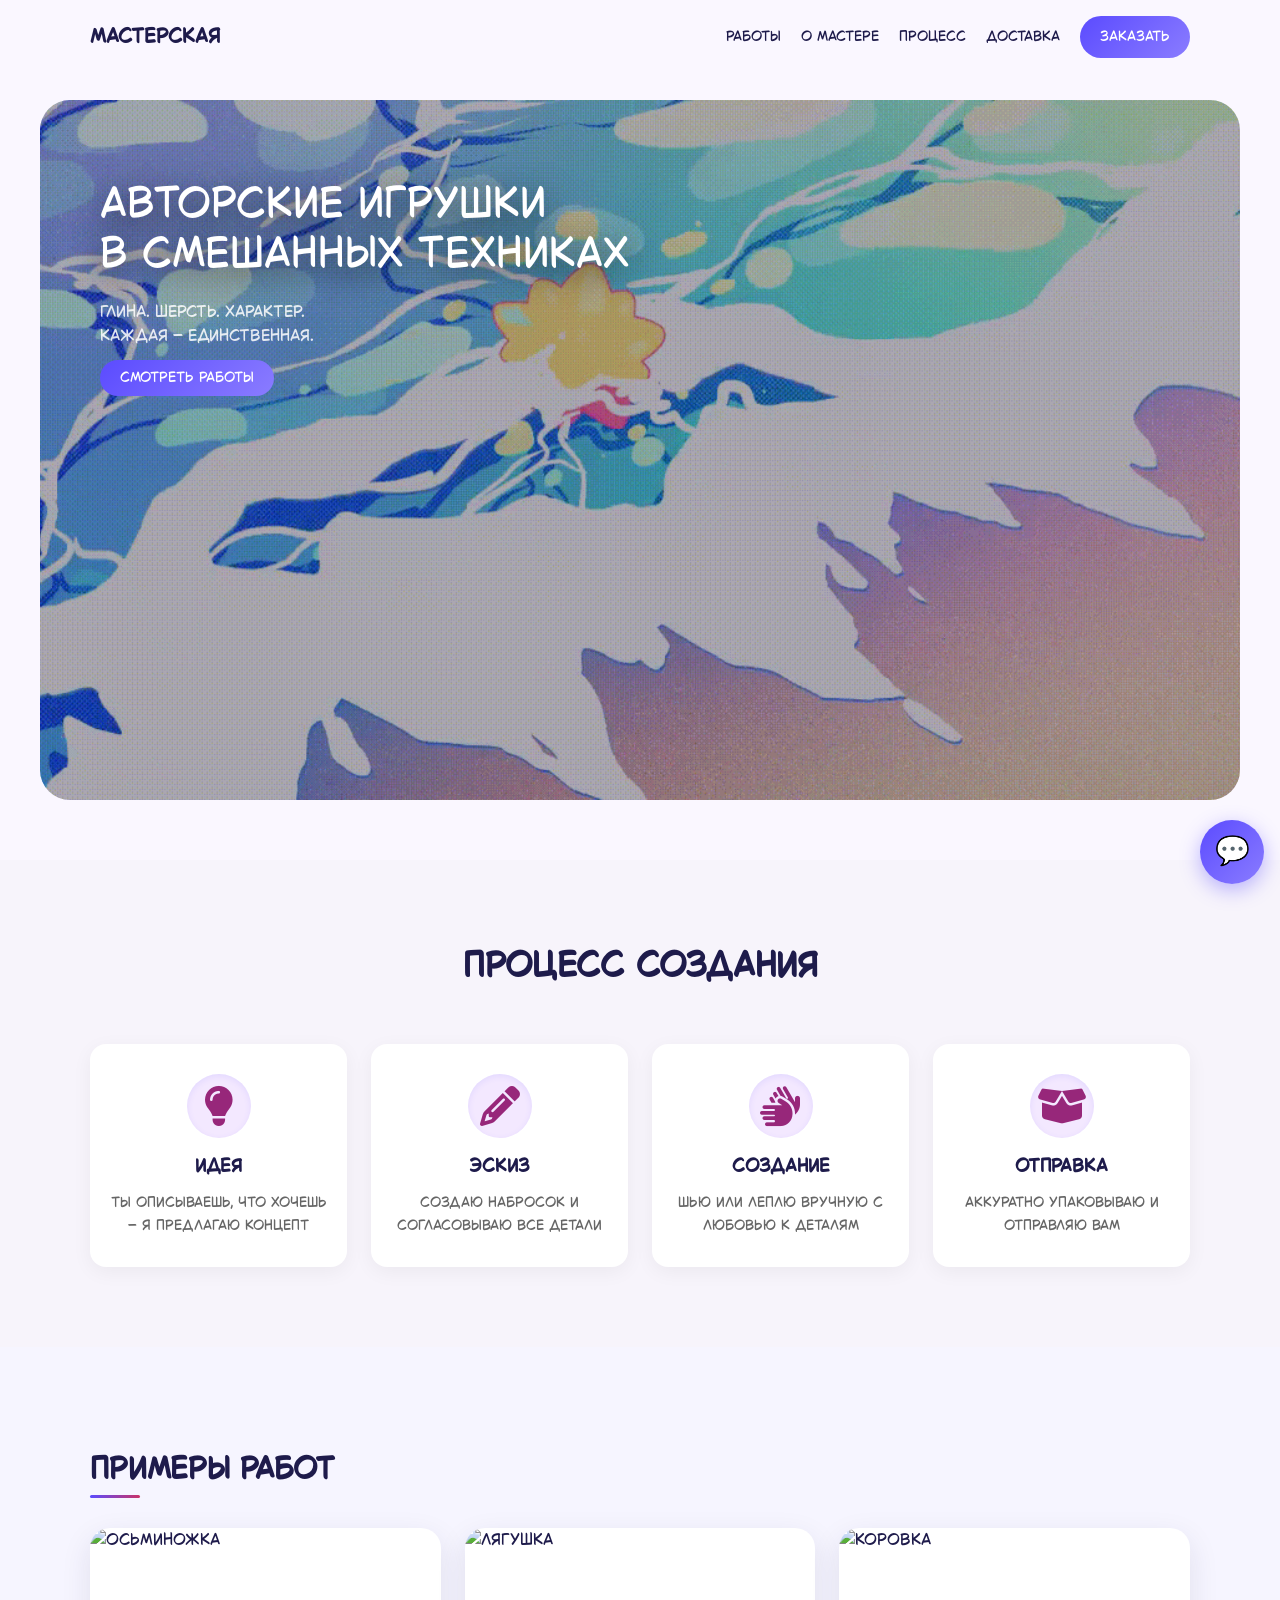
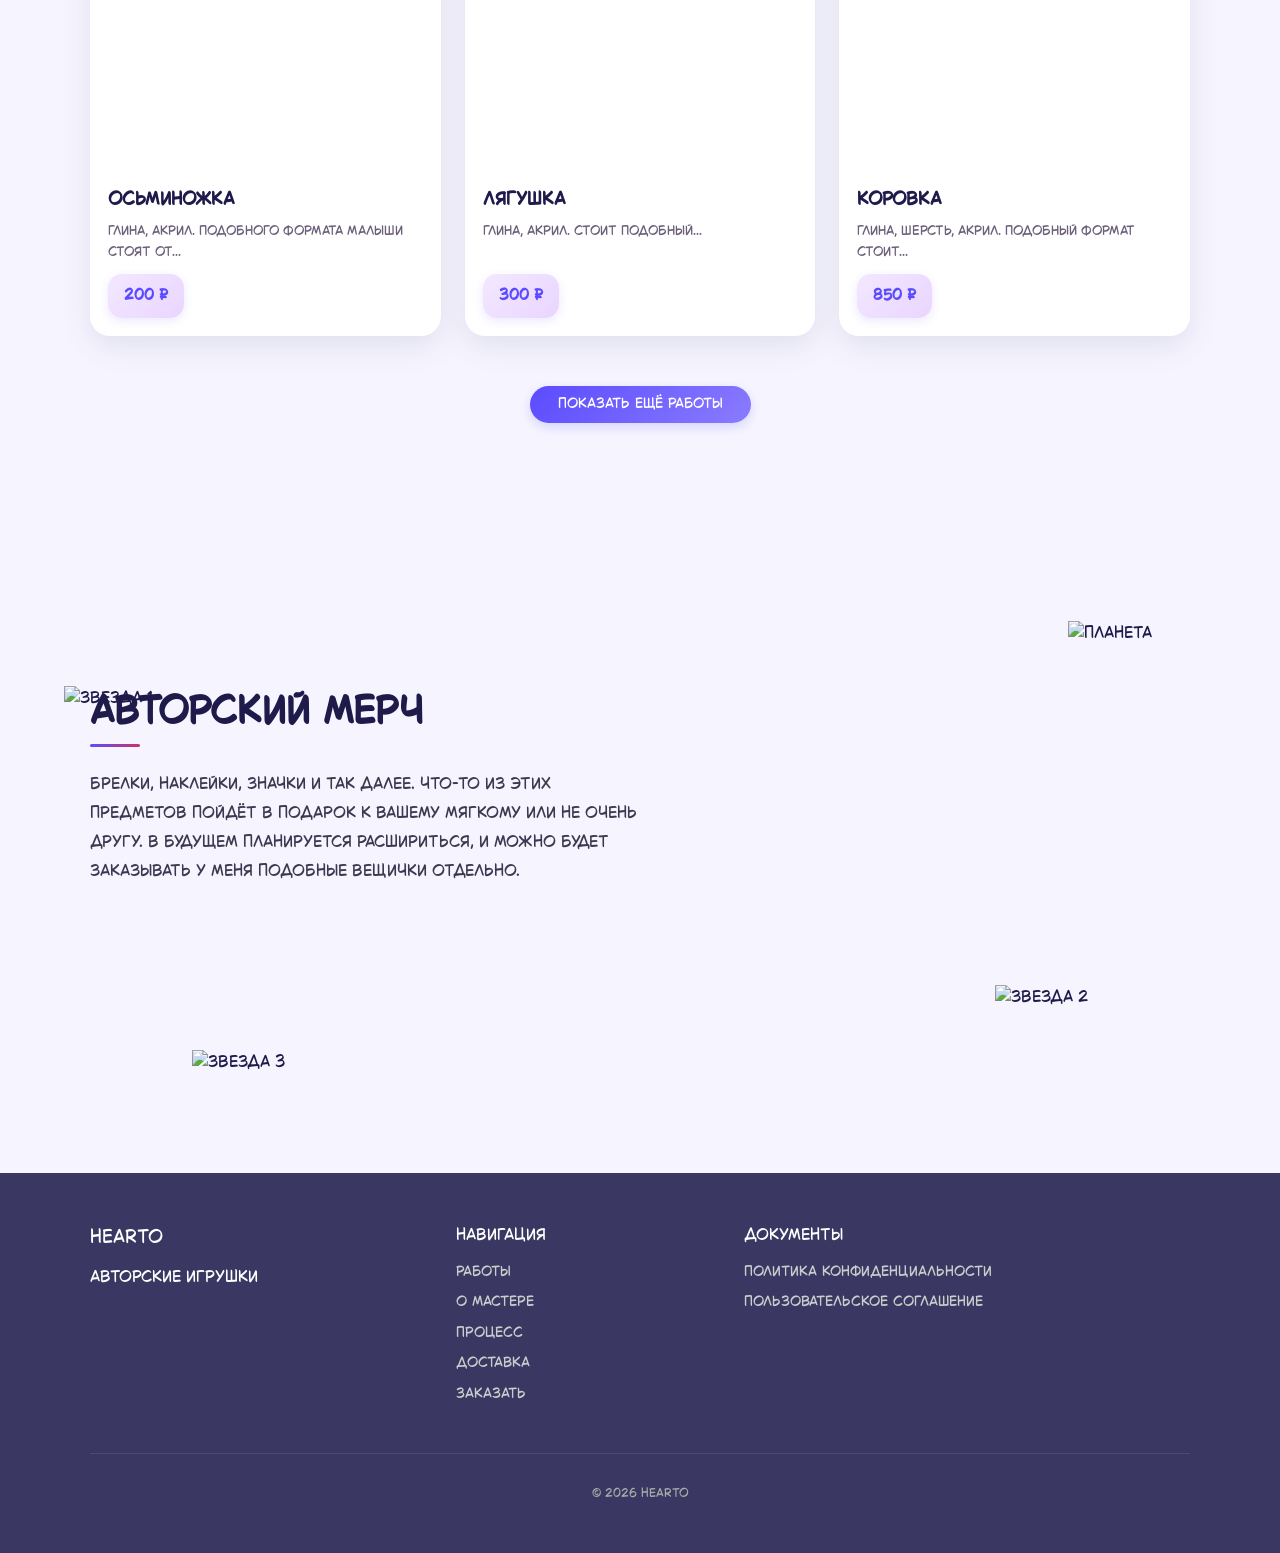
==== commit 5512aab1: "656" ====
--- a/index.html
+++ b/index.html
@@ -6,6 +6,7 @@
 <link rel="stylesheet" href="https://cdnjs.cloudflare.com/ajax/libs/font-awesome/6.4.0/css/all.min.css">
 <title>HEARTO — авторские игрушки</title>
 <link rel="stylesheet" href="style.css">
+<link rel="stylesheet" href="style/adabtive.css">
 </head>
 <body>
 
@@ -35,147 +36,108 @@
 </div>
 </section>
 
-<!-- ===== Процесс ===== -->
-<section id="process">
-    <div class="container">
-        <h2>Процесс создания</h2>
+<!-- ПРОЦЕСС СОЗДАНИЯ -->
+<section id="process" class="fade">
+  <div class="container">
+    <h2>Процесс создания</h2>
+    <div class="process-grid">
+      
+      <div class="step-card">
+        <div class="icon"><i class="fas fa-lightbulb"></i></div>
+        <h3>Идея</h3>
+        <p>Ты описываешь, что хочешь — я предлагаю концепт</p>
+      </div>
 
-        <div class="steps">
+      <div class="step-card">
+        <div class="icon"><i class="fas fa-pencil-alt"></i></div>
+        <h3>Эскиз</h3>
+        <p>Создаю набросок и согласовываю все детали</p>
+      </div>
 
-            <!-- НИТКА -->
-           <svg class="thread" viewBox="0 0 1200 200" preserveAspectRatio="none">
-    <path d="M0,100 
-             C150,40 300,160 450,100 
-             C600,40 750,160 900,100 
-             C1050,40 1200,100 1200,100" />
-</svg>
+      <div class="step-card">
+        <div class="icon"><i class="fas fa-hands"></i></div>
+        <h3>Создание</h3>
+        <p>Шью или леплю вручную с любовью к деталям</p>
+      </div>
 
-            <!-- ИГОЛКА -->
-            <div class="needle"></div>
+      <div class="step-card">
+        <div class="icon"><i class="fas fa-box-open"></i></div>
+        <h3>Отправка</h3>
+        <p>Аккуратно упаковываю и отправляю вам</p>
+      </div>
 
-            <div class="step">
-                <div class="icon"><i class="fas fa-lightbulb"></i></div>
-                <h3>Идея</h3>
-                <p>Ты описываешь, что хочешь — я предлагаю концепт</p>
-            </div>
-
-            <div class="step">
-                <div class="icon"><i class="fas fa-pencil-alt"></i></div>
-                <h3>Эскиз</h3>
-                <p>Создаю набросок и согласовываю детали</p>
-            </div>
-
-            <div class="step">
-                <div class="icon"><i class="fas fa-scissors"></i></div>
-                <h3>Создание</h3>
-                <p>Шью или леплю вручную</p>
-            </div>
-
-            <div class="step">
-                <div class="icon"><i class="fas fa-box"></i></div>
-                <h3>Отправка</h3>
-                <p>Аккуратно упаковываю и отправляю</p>
-            </div>
-
-        </div>
     </div>
+  </div>
 </section>
 
-<!-- ===== ПОРТФОЛИО ===== -->
-<section id="portfolio">
-    <div class="container">
-        <h2>Примеры работ</h2>
-
-        <div class="grid" id="portfolioGrid">
-            <!-- ОСНОВНЫЕ РАБОТЫ (всегда видны) -->
-            <div class="card">
-                <img src="images/679.png">
-                <div class="card-info">
-                    <h4>Оcьминожка</h4>
-                    <p>глина, акрил. Подобного формата малыши стоят 300 рублей</p>
-                </div>
-            </div>
-
-            <div class="card">
-                <img src="images/rab1.jpg">
-                <div class="card-info">
-                    <h4>Лягушка</h4>
-                    <p>глина, акрил. Стоит подобный 400 рублей</p>
-                </div>
-            </div>
-
-            <div class="card">
-                <img src="" alt="Котик">
-                <div class="card-info">
-                    <h4>Коровка</h4>
-                    <p>глина, шерсть, акрил. Подобный формат стоит 850 рублей.</p>
-                </div>
-            </div>
-
-            <!-- ДОПОЛНИТЕЛЬНЫЕ РАБОТЫ (могут скрываться) -->
-            <div class="card extra-work" style="display: none;">
-                <img src="">
-                <div class="card-info">
-                    <h4>Проверка кнопки</h4>
-                    <p>88898989</p>
-                </div>
-            </div>
-
-            <div class="card extra-work" style="display: none;">
-                <img src="">
-                <div class="card-info">
-                    <h4>Проверка</h4>
-                    <p>00000</p>
-                </div>
-            </div>
+<!-- ПРИМЕРЫ РАБОТ -->
+<section id="portfolio" class="fade">
+  <div class="container">
+    <h2>Примеры работ</h2>
+    <div class="grid">
+      <div class="card">
+        <img src="images/rabota/679.png" alt="Осьминожка">
+        <div class="card-info">
+          <h4>Осьминожка</h4>
+          <p>глина, акрил. Подобного формата малыши стоят от...</p>
+          <div class="card-price">200 ₽</div>
         </div>
-
-        <!-- КНОПКА ВНИЗУ -->
-        <div class="portfolio-footer">
-            <button id="toggleExtraBtn" class="btn-toggle">Показать ещё работы</button>
+      </div>
+      <div class="card">
+        <img src="images/rabota/rab1.jpg" alt="Лягушка">
+        <div class="card-info">
+          <h4>Лягушка</h4>
+          <p>глина, акрил. Стоит подобный...</p>
+          <div class="card-price">300 ₽</div>
         </div>
+      </div>
+      <div class="card">
+        <img src="images/rabota/corova.png" alt="Коровка">
+        <div class="card-info">
+          <h4>Коровка</h4>
+          <p>глина, шерсть, акрил. Подобный формат стоит...</p>
+          <div class="card-price">850 ₽</div>
+        </div>
+      </div>
+      <!-- Дополнительные работы -->
+      <div class="card extra-work" style="display: none;">
+        <img src="images/extra1.jpg" alt="Доп. работа">
+        <div class="card-info">
+          <h4>В процессе</h4>
+          <p>В процессе</p>
+          <div class="card-price"></div>
+        </div>
+      </div>
+      <div class="card extra-work" style="display: none;">
+        <img src="images/extra2.jpg" alt="Доп. работа">
+        <div class="card-info">
+          <h4>В процессе</h4>
+          <p>В процессе</p>
+          <div class="card-price"></div>
+        </div>
+      </div>
     </div>
+    <div class="portfolio-footer">
+      <button id="toggleExtraBtn" class="btn-toggle">Показать ещё работы</button>
+    </div>
+  </div>
 </section>
 
 <!-- ===== АВТОРСКИЙ МЕРЧ ===== -->
-<section id="merch" class="fade">
-  
-  <!-- ФОНОВЫЕ ПЯТНА (размытые, еле заметные) -->
-  <div class="merch-blob blob-purple"></div>
-  <div class="merch-blob blob-pink"></div>
-  <div class="merch-blob blob-lavender"></div>
-
-  <!-- ПЕРЫШКИ (3 штуки - сверху, посередине, снизу) -->
-  <div class="parallax-item parallax-feather-1" data-speed="0.02">
-    <div class="shape feather-shape-1"></div>
-  </div>
-
-  <div class="parallax-item parallax-feather-2" data-speed="0.018">
-    <div class="shape feather-shape-2"></div>
-  </div>
-
-  <!-- ПЛАНЕТА (справа, но не слишком высоко) -->
-  <div class="parallax-item parallax-planet" data-speed="0.03">
-    <div class="shape planet-shape">
-      <div class="planet-body"></div>
-      <div class="planet-ring"></div>
-    </div>
-  </div>
-
-  <!-- ЛУНА -->
-  <div class="parallax-item parallax-moon" data-speed="0.04">
-    <div class="shape moon-shape"></div>
-  </div>
-
-  <!-- ТЕКСТ -->
+<section id="merch">
   <div class="container">
     <div class="merch-content">
       <h2>Авторский мерч</h2>
-      <p>
-        Брелки, наклейки, значки и так далее. Что-то из этих предметов пойдёт
-        в подарок к вашему мягкому или не очень другу. В будущем планируется
-        расшириться, и можно будет заказывать у меня подобные вещички отдельно 
-      </p>
+      <p>Брелки, наклейки, значки и так далее. Что-то из этих предметов пойдёт в подарок к вашему мягкому или не очень другу. В будущем планируется расшириться, и можно будет заказывать у меня подобные вещички отдельно.</p>
+    </div>
+    
+    <!-- Декоративные элементы с параллаксом -->
+    <!-- data-speed: сила движения (от 5 до 15 — оптимально для лёгкого покачивания) -->
+    <div class="merch-decorations">
+      <img src="images/planet.png" alt="Планета" class="decor-img parallax-item" data-speed="15" style="top: 15%; right: 10%;">
+      <img src="images/star1.png" alt="Звезда 1" class="decor-img parallax-item" data-speed="8" style="top: 25%; left: 5%;">
+      <img src="images/star2.png" alt="Звезда 2" class="decor-img parallax-item" data-speed="12" style="bottom: 25%; right: 15%;">
+      <img src="images/star3.png" alt="Звезда 3" class="decor-img parallax-item" data-speed="6" style="bottom: 15%; left: 15%;">
     </div>
   </div>
 </section>
@@ -186,7 +148,7 @@
 <div id="questions" class="assistant-questions"></div>
 <div id="message" class="assistant-text"></div>
 <div class="assistant-character">
-<img id="characterImg" src="images/talk.jfif" alt="Помощник">
+<img id="characterImg" src="images/talk.png" alt="Помощник">
 </div>
 <button id="assistantClose" class="assistant-close">⭐</button>
 </div>
@@ -210,9 +172,6 @@
     <a href="terms.html">Пользовательское соглашение</a>
 </div>
 <div>
-<h4>Соцсети</h4>
-<div class="social-icons">
-<a href="#"><i class="fab fa-telegram"></i></a>
 </div>
 </div>
 </div>
--- a/style.css
+++ b/style.css
@@ -1,8 +1,8 @@
 /* ===== БАЗА ===== */
 * {
-    margin: 0;
-    padding: 0;
-    box-sizing: border-box;
+  margin: 0;
+  padding: 0;
+  box-sizing: border-box;
 }
 
 @font-face {
@@ -163,121 +163,70 @@
 h2::after {
     content: "";
     display: block;
-    width: 40px;
+    width: 50px;
     height: 3px;
-    background: #5B4BFF;
-    margin-top: 8px;
-}
-
+    background: linear-gradient(90deg, #5B4BFF, #C93367); /* ГРАДИЕНТ */
+    border-radius: 2px;
+}
+/* ===== ПРОЦЕСС ===== */
 #process {
-    padding: 100px 20px;
-    background: #f7f4fb;
-    text-align: center;
-}
-
-/* УБИРАЕМ ВСЕ ЛИНИИ ПОД ЗАГОЛОВКОМ */
+  padding: 80px 0;
+  background: #f7f4fb;
+  text-align: center;
+}
 #process h2 {
-    font-size: 34px;
-    margin-bottom: 80px;
-    color: #6b4ca5;
-    letter-spacing: 4px;
-    position: relative;
-}
-
-#process h2::after {
-    display: none !important;
-}
-
-/* контейнер */
-.steps {
-    position: relative;
-    display: flex;
-    justify-content: space-between;
-    gap: 20px;
-}
-
-/* НИТКА */
-.thread {
-    position: absolute;
-    top: 20px; /* БЫЛО 60px → поднимаем выше */
-    left: 0;
-    width: 100%;
-    height: 200px;
-    z-index: 1;
-}
-
-.thread path {
-    fill: none;
-    stroke: #a18cd1;
-    stroke-width: 3;
-    stroke-dasharray: 8 6;
-}
-
-/* карточки */
-.step {
-    width: 23%;
-    background: #fff;
-    padding: 30px 20px;
-    border-radius: 18px;
-    position: relative;
-    z-index: 2;
-
-    border: 1px solid rgba(91,75,255,0.08);
-    box-shadow: 0 10px 25px rgba(0,0,0,0.06);
-
-    transition: all 0.3s ease;
-}
-
-/* поворот карточек*/
-.step:nth-child(2) { transform: rotate(-2deg); }
-.step:nth-child(3) { transform: rotate(2deg); }
-.step:nth-child(4) { transform: rotate(-1deg); }
-.step:nth-child(5) { transform: rotate(1deg); }
-
-.step::before {
-    content: "";
-    position: absolute;
-    top: -20px;
-    left: 50%;
-    transform: translateX(-50%);
-    
-    width: 12px;
-    height: 12px;
-    border-radius: 50%;
-    
-    background: #97277A;
-    box-shadow: 0 0 0 4px rgba(151,39,122,0.2);
-}
-
-.step:hover {
-    transform: scale(1.05) rotate(0deg);
-}
-
-/* иконки */
+  font-size: 34px;
+  margin-bottom: 50px;
+  color: #1E1B4B;
+}
+#process h2::after { display: none; }
+
+.process-grid {
+  display: grid;
+  grid-template-columns: repeat(4, 1fr); /* 4 колонки в ряд */
+  gap: 24px;
+}
+
+.step-card {
+  background: #ffffff;
+  padding: 30px 20px;
+  border-radius: 16px; /* Прямоугольник с мягкими углами */
+  box-shadow: 0 5px 20px rgba(0,0,0,0.05);
+  transition: transform 0.3s ease;
+}
+
+.step-card:hover {
+  transform: translateY(-5px); /* Просто поднимается вверх */
+}
+
+.step-card .icon {
+  font-size: 40px;
+  margin-bottom: 15px;
+}
+
+.step-card h3 {
+  font-size: 18px;
+  margin-bottom: 10px;
+  color: #1E1B4B;
+}
+
+.step-card p {
+  font-size: 14px;
+  color: #666;
+}
+
+/* Однотонные иконки-кружки */
 .icon {
-    font-size: 34px;
-    margin-bottom: 10px;
-}
-
-/* номер */
-.number {
-    position: absolute;
-    top: 10px;
-    right: 10px;
-    font-size: 12px;
-    background: #eee;
-    padding: 4px 8px;
-    border-radius: 6px;
-}
-
-/* текст */
-.step h3 {
-    margin-bottom: 8px;
-}
-
-.step p {
-    font-size: 14px;
-    color: #666;
+  width: 64px;
+  height: 64px;
+  background: #f3e8ff;
+  border-radius: 50%;
+  display: flex;
+  align-items: center;
+  justify-content: center;
+  font-size: 28px;
+  margin: 0 auto 15px;
+  box-shadow: inset 0 2px 6px rgba(91, 75, 255, 0.1);
 }
 
 /* ===== ПОРТФОЛИО ===== */
@@ -311,49 +260,62 @@
 
 /* ===== КАРТОЧКИ ===== */
 .grid {
-    display: grid;
-    grid-template-columns: repeat(3, 1fr);
-    gap: 24px;
+  display: grid;
+  grid-template-columns: repeat(3, 1fr);
+  gap: 24px;
+  align-items: stretch; /* Все карточки в ряду одной высоты */
 }
 
 .card {
-    background: white;
-    border-radius: 20px;
-    overflow: hidden;
-    box-shadow: 0 10px 30px rgba(30,27,75,0.1);
-    transition: all 0.3s ease;
-    cursor: pointer;
-}
-
-.card:hover {
-    transform: translateY(-10px);
-    box-shadow: 0 20px 50px rgba(30,27,75,0.25);
+  background: white;
+  border-radius: 20px;
+  overflow: hidden;
+  box-shadow: 0 10px 30px rgba(30,27,75,0.1);
+  transition: all 0.3s ease;
+  cursor: pointer;
+  display: flex;
+  flex-direction: column;
+  height: 100%; /* Растягиваем на всю ячейку */
 }
 
 .card img {
-    width: 100%;
-    height: 240px;
-    object-fit: cover;
-    transition: transform 0.5s ease;
-}
-
-.card:hover img {
-    transform: scale(1.08);
+  width: 100%;
+  height: 240px;
+  object-fit: cover;
+  flex-shrink: 0;
 }
 
 .card-info {
-    padding: 18px;
-}
-
-.card-info h4 {
-    font-size: 18px;
-    margin-bottom: 6px;
-    color: #1E1B4B;
-}
-
-.card-info p {
-    font-size: 13px;
-    color: #6b5f7a;
+  padding: 18px;
+  display: flex;
+  flex-direction: column;
+  flex: 1; /* Занимает всё свободное место */
+  justify-content: space-between;
+}
+
+.card-info h4 { font-size: 18px; margin-bottom: 6px; color: #1E1B4B; }
+.card-info p { font-size: 13px; color: #6b5f7a; margin-bottom: 12px; }
+
+/* Цена всегда видна и не обрезается */
+.card-price {
+  margin-top: auto; /* Прижимает к низу */
+  padding: 10px 16px;
+  background: linear-gradient(135deg, #f3e8ff, #e9d5ff);
+  color: #5B4BFF;
+  font-weight: 600;
+  font-size: 15px;
+  border-radius: 14px;
+  align-self: flex-start;
+  box-shadow: 0 3px 10px rgba(91,75,255,0.12);
+  transition: all 0.3s ease;
+  white-space: nowrap; /* Запрещаем перенос и обрезку текста */
+  overflow: visible;
+}
+
+.card:hover .card-price {
+  transform: scale(1.04);
+  background: linear-gradient(135deg, #5B4BFF, #8A7CFF);
+  color: #fff;
 }
 
 /* ===== КНОПКА СКРЫТЬ/ПОКАЗАТЬ ===== */
@@ -451,28 +413,16 @@
     transform: rotate(90deg);
 }
 
+.modal-overlay.is-active .modal-box { transform: scale(1) translateY(0); }
 .modal-img {
-    width: 100%;
-    max-height: 60vh;
-    object-fit: contain;
-    display: block;
-}
-
-.modal-info {
-    padding: 20px;
-}
-
-.modal-info h3 {
-    margin: 0 0 8px;
-    font-size: 20px;
-}
-
-.modal-info p {
-    margin: 0;
-    color: #6b5f7a;
-}
-
-/* ===== PROCESS ===== */
+  width: 100%; max-height: 65vh; object-fit: contain; background: #faf8ff;
+  display: block; border-bottom: 1px solid #eee;
+}
+.modal-info { padding: 20px; }
+.modal-info h3 { margin: 0 0 8px; font-size: 20px; }
+.modal-info p { margin: 0; color: #6b5f7a; }
+
+/* ===== Процесс ===== */
 .steps {
     display: flex;
     gap: 24px;
@@ -526,191 +476,176 @@
 
 /* ===== ПОМОЩНИК ===== */
 .assistant-open {
-    position: fixed;
-    bottom: 30px;
-    right: 30px;
-    background: linear-gradient(135deg, #5B4BFF, #8A7CFF);
-    color: white;
-    width: 56px;
-    height: 56px;
-    border-radius: 50%;
-    cursor: pointer;
-    z-index: 2000;
-    display: flex;
-    align-items: center;
-    justify-content: center;
-    font-size: 24px;
-    box-shadow: 0 6px 20px rgba(91, 75, 255, 0.4);
-    transition: all 0.3s cubic-bezier(0.4, 0, 0.2, 1);
-    animation: pulse 2s infinite;
-}
-
+  position: fixed;
+  bottom: 16px; /* ОДИНАКОВОЕ значение с панелью */
+  right: 16px;
+  width: 64px;
+  height: 64px;
+  background: linear-gradient(135deg, #5B4BFF, #8A7CFF);
+  color: white;
+  border-radius: 50%;
+  cursor: pointer;
+  z-index: 2000;
+  display: flex;
+  align-items: center;
+  justify-content: center;
+  font-size: 28px;
+  box-shadow: 0 6px 20px rgba(91, 75, 255, 0.4);
+  transition: all 0.3s cubic-bezier(0.4, 0, 0.2, 1);
+  animation: pulse 2s infinite;
+}
 .assistant-open:hover {
-    transform: scale(1.1) rotate(8deg);
-    box-shadow: 0 8px 25px rgba(91, 75, 255, 0.6);
-}
-
+  transform: scale(1.1) rotate(8deg);
+  box-shadow: 0 8px 25px rgba(91, 75, 255, 0.6);
+}
 .assistant-open.is-hidden {
-    opacity: 0;
-    transform: scale(0.6);
-    pointer-events: none;
-}
-
+  opacity: 0;
+  transform: scale(0.6);
+  pointer-events: none;
+}
 @keyframes pulse {
-    0%, 100% { box-shadow: 0 0 0 0 rgba(91, 75, 255, 0.4); }
-    50% { box-shadow: 0 0 0 10px rgba(91, 75, 255, 0); }
+  0%, 100% { box-shadow: 0 0 0 0 rgba(91, 75, 255, 0.4); }
+  50% { box-shadow: 0 0 0 10px rgba(91, 75, 255, 0); }
 }
 
 .assistant {
-    position: fixed;
-    bottom: 0;
-    right: -320px;
-    display: flex;
-    flex-direction: column;
-    align-items: center;
-    width: 280px;
-    z-index: 2001;
-    transition: right 0.5s cubic-bezier(0.34, 1.56, 0.64, 1);
-    pointer-events: none;
-    padding-bottom: 20px;
-}
-
+  position: fixed;
+  bottom: 16px; /* <-- ГЛАВНОЕ ИСПРАВЛЕНИЕ: привязка к низу */
+  right: -360px;
+  width: 340px;
+  max-height: 85vh; /* Не даёт улететь за экран */
+  overflow-y: auto;
+  display: flex;
+  flex-direction: column;
+  align-items: center;
+  gap: 12px;
+  z-index: 2001;
+  transition: right 0.5s cubic-bezier(0.34, 1.56, 0.64, 1);
+  pointer-events: none;
+  padding-bottom: 15px;
+}
 .assistant.is-open {
-    right: 30px;
-    pointer-events: auto;
+  right: 12px; /* Выезжает ровно к кнопке */
+  pointer-events: auto;
 }
 
 .assistant-character img {
-    width: 160px;
-    height: auto;
-    display: block;
-    transition: 0.3s;
-    filter: drop-shadow(0 10px 20px rgba(0,0,0,0.15));
-}
-
+  width: 190px; /* Увеличенный персонаж */
+  height: auto;
+  display: block;
+  transition: 0.3s;
+  filter: drop-shadow(0 10px 20px rgba(0,0,0,0.15));
+}
 .talking {
-    animation: bounce 0.25s infinite alternate;
-}
-
+  animation: bounce 0.25s infinite alternate;
+}
 @keyframes bounce {
-    from { transform: translateY(0); }
-    to { transform: translateY(-5px); }
+  from { transform: translateY(0); }
+  to { transform: translateY(-5px); }
 }
 
 .assistant-questions {
-    display: none;
-    flex-direction: column;
-    gap: 10px;
-    width: 100%;
-    margin-bottom: 10px;
-}
-
+  display: none;
+  flex-direction: column;
+  gap: 12px;
+  width: 100%;
+}
 .question-bubble {
-    background: white;
-    padding: 12px 16px;
-    border-radius: 18px;
-    border-bottom-left-radius: 6px;
-    box-shadow: 0 4px 12px rgba(0,0,0,0.1);
-    font-size: 14px;
-    cursor: pointer;
-    transition: all 0.2s ease;
-    text-align: center;
-    width: fit-content;
-    max-width: 90%;
-    align-self: flex-start;
-    color: #1E1B4B;
-    position: relative;
-    border: 1px solid rgba(91, 75, 255, 0.1);
-    animation: fadeInUp 0.3s ease forwards;
-    opacity: 0;
-}
-
+  background: white;
+  padding: 14px 18px;
+  border-radius: 18px;
+  border-bottom-left-radius: 6px;
+  box-shadow: 0 4px 12px rgba(0,0,0,0.1);
+  font-size: 15px;
+  cursor: pointer;
+  transition: all 0.2s ease;
+  text-align: center;
+  width: fit-content;
+  max-width: 95%;
+  align-self: flex-start;
+  color: #1E1B4B;
+  position: relative;
+  border: 1px solid rgba(91, 75, 255, 0.1);
+  animation: fadeInUp 0.3s ease forwards;
+  opacity: 0;
+}
 .question-bubble:hover {
-    background: #5B4BFF;
-    color: white;
-    transform: translateX(4px) scale(1.02);
-    box-shadow: 0 6px 16px rgba(91, 75, 255, 0.25);
-}
-
+  background: #5B4BFF;
+  color: white;
+  transform: translateX(4px) scale(1.02);
+  box-shadow: 0 6px 16px rgba(91, 75, 255, 0.25);
+}
 .question-bubble::after {
-    content: "";
-    position: absolute;
-    bottom: -6px;
-    left: 12px;
-    width: 0;
-    height: 0;
-    border-left: 7px solid transparent;
-    border-right: 7px solid transparent;
-    border-top: 7px solid white;
-    transition: 0.2s;
-}
-
-.question-bubble:hover::after {
-    border-top-color: #5B4BFF;
-}
-
+  content: "";
+  position: absolute;
+  bottom: -6px;
+  left: 12px;
+  width: 0;
+  height: 0;
+  border-left: 7px solid transparent;
+  border-right: 7px solid transparent;
+  border-top: 7px solid white;
+  transition: 0.2s;
+}
+.question-bubble:hover::after { border-top-color: #5B4BFF; }
 @keyframes fadeInUp {
-    from { opacity: 0; transform: translateY(10px); }
-    to { opacity: 1; transform: translateY(0); }
+  from { opacity: 0; transform: translateY(10px); }
+  to { opacity: 1; transform: translateY(0); }
 }
 
 .assistant-text {
-    background: white;
-    padding: 14px 18px;
-    border-radius: 18px;
-    border-bottom-left-radius: 6px;
-    margin-bottom: 10px;
-    box-shadow: 0 4px 12px rgba(0,0,0,0.12);
-    font-size: 14px;
-    line-height: 1.5;
-    display: none;
-    width: 100%;
-    text-align: left;
-    color: #1E1B4B;
-    border: 1px solid rgba(91, 75, 255, 0.1);
-    position: relative;
-    white-space: pre-wrap; 
-    word-break: break-word;
-}
-
+  background: white;
+  padding: 16px 20px;
+  border-radius: 18px;
+  border-bottom-left-radius: 6px;
+  margin-bottom: 12px;
+  box-shadow: 0 4px 12px rgba(0,0,0,0.12);
+  font-size: 15px;
+  line-height: 1.6;
+  display: none;
+  width: 100%;
+  text-align: left;
+  color: #1E1B4B;
+  border: 1px solid rgba(91, 75, 255, 0.1);
+  position: relative;
+  white-space: pre-wrap;
+  word-break: break-word;
+}
 .assistant-text.active {
-    display: block;
-    animation: slideIn 0.3s ease forwards;
-}
-
+  display: block;
+  animation: slideIn 0.3s ease forwards;
+}
 .assistant-text::after {
-    content: "";
-    position: absolute;
-    bottom: -6px;
-    left: 16px;
-    width: 0;
-    height: 0;
-    border-left: 7px solid transparent;
-    border-right: 7px solid transparent;
-    border-top: 7px solid white;
-}
-
+  content: "";
+  position: absolute;
+  bottom: -6px;
+  left: 16px;
+  width: 0;
+  height: 0;
+  border-left: 7px solid transparent;
+  border-right: 7px solid transparent;
+  border-top: 7px solid white;
+}
 @keyframes slideIn {
-    from { opacity: 0; transform: translateY(10px); }
-    to { opacity: 1; transform: translateY(0); }
+  from { opacity: 0; transform: translateY(10px); }
+  to { opacity: 1; transform: translateY(0); }
 }
 
 .assistant-close {
-    background: none;
-    border: none;
-    font-size: 28px;
-    cursor: pointer;
-    position: absolute;
-    bottom: 25px;
-    right: 10px;
-    transition: all 0.2s ease;
-    z-index: 2002;
-    filter: drop-shadow(0 2px 4px rgba(0,0,0,0.2));
-}
-
+  background: none;
+  border: none;
+  font-size: 32px;
+  cursor: pointer;
+  position: absolute;
+  bottom: 18px;
+  right: 12px;
+  transition: all 0.2s ease;
+  z-index: 2002;
+  filter: drop-shadow(0 2px 4px rgba(0,0,0,0.2));
+}
 .assistant-close:hover {
-    transform: scale(1.2) rotate(15deg);
-    filter: drop-shadow(0 4px 8px rgba(0,0,0,0.3));
+  transform: scale(1.2) rotate(15deg);
+  filter: drop-shadow(0 4px 8px rgba(0,0,0,0.3));
 }
 
 /* ===== FOOTER ===== */
@@ -793,499 +728,93 @@
 }
 
 /* ===== АВТОРСКИЙ МЕРЧ ===== */
+/* ===== АВТОРСКИЙ МЕРЧ ===== */
 #merch {
-  position: relative;
-  padding: 100px 0;
-  background: #F6F5FF; /* ОДИНАКОВЫЙ фон как у всего сайта */
-  overflow: hidden;
-  min-height: 600px;
-}
-
-/* РАЗМЫТЫЕ ПЯТНА НА ФОНЕ (еле заметные) */
-.merch-blob {
-  position: absolute;
-  border-radius: 50%;
-  filter: blur(100px);
-  z-index: 0;
-  opacity: 0.25; /* Очень прозрачные */
-  pointer-events: none;
-}
-
-.blob-purple {
-  width: 600px;
-  height: 600px;
-  background: radial-gradient(circle, rgba(138, 124, 255, 0.3), transparent 70%);
-  top: -150px;
-  right: -100px;
-}
-
-.blob-pink {
-  width: 400px;
-  height: 400px;
-  background: radial-gradient(circle, rgba(201, 51, 103, 0.2), transparent 70%);
-  bottom: -100px;
-  left: -50px;
-}
-
-.blob-lavender {
-  width: 350px;
-  height: 350px;
-  background: radial-gradient(circle, rgba(91, 75, 255, 0.2), transparent 70%);
+    position: relative;
+    padding: 100px 0;
+    background: #F6F5FF;
+    overflow: hidden;
+    min-height: 650px;
+}
+
+/* Текст */
+.merch-content {
+    position: relative;
+    z-index: 10;
+    max-width: 550px;
+    padding-top: 60px;
+}
+
+.merch-content h2 {
+    font-size: 38px;
+    margin-bottom: 24px;
+    color: #1E1B4B;
+}
+
+.merch-content p {
+    font-size: 16px;
+    line-height: 1.8;
+    color: #3d3850;
+}
+
+/* Контейнер для декора */
+.merch-decorations {
+    position: absolute;
+    top: 0;
+    left: 0;
+    width: 100%;
+    height: 100%;
+    pointer-events: none; /* Клики проходят сквозь картинки, не мешая тексту */
+}
+
+/* Общий стиль картинок (без теней и скруглений) */
+.decor-img {
+    position: absolute;
+    object-fit: contain; /* Картинка не будет обрезаться */
+    max-width: 180px; /* Ограничение размера, чтобы не перекрывать весь экран */
+    transition: transform 0.1s linear; /* Плавность для параллакса */
+}
+
+.decor-img:hover {
+  transform: scale(1.03) rotate(2deg);
+  z-index: 20;
+}
+
+/* ===== РАСПОЛОЖЕНИЕ КАРТИНОК ===== */
+
+/* 1. Большая (основная) - справа */
+.decor-large {
+  width: 300px;
+  height: 360px;
+  top: 15%;
+  right: 8%;
+  z-index: 3;
+}
+
+/* 2. Средняя - слева сверху */
+.decor-medium {
+  width: 200px;
+  height: 240px;
+  top: 10%;
+  left: 35%;
+  z-index: 2;
+}
+
+/* 3. Маленькая - по центру ниже */
+.decor-small {
+  width: 140px;
+  height: 160px;
+  top: 55%;
+  left: 30%;
+  z-index: 4;
+}
+
+/* 4. Вторая средняя - справа снизу */
+.decor-medium-2 {
+  width: 180px;
+  height: 210px;
   top: 50%;
-  left: 30%;
-  transform: translateY(-50%);
-}
-
-/* МЕРЦАЮЩИЕ ЗВЕЗДЫ */
-.merch-star {
-  position: absolute;
-  background: white;
-  border-radius: 50%;
-  box-shadow: 0 0 10px rgba(255, 255, 255, 0.8);
+  right: 22%;
   z-index: 1;
-  animation: twinkle 3s infinite alternate ease-in-out;
-  pointer-events: none;
-}
-
-@keyframes twinkle {
-  0% { opacity: 0.2; transform: scale(0.8); }
-  100% { opacity: 0.9; transform: scale(1.2); }
-}
-
-.star-1 { top: 20%; left: 12%; width: 6px; height: 6px; animation-delay: 0s; }
-.star-2 { top: 65%; right: 18%; width: 4px; height: 4px; animation-delay: 1.2s; }
-.star-3 { bottom: 25%; left: 8%; width: 8px; height: 8px; animation-delay: 0.6s; }
-.star-4 { top: 45%; right: 8%; width: 5px; height: 5px; animation-delay: 1.8s; }
-.star-5 { top: 15%; left: 35%; width: 4px; height: 4px; animation-delay: 2.4s; }
-.star-6 { bottom: 40%; right: 25%; width: 6px; height: 6px; animation-delay: 0.9s; }
-
-/* ПАРАЛЛАКС ЭЛЕМЕНТЫ */
-.parallax-item {
-  position: absolute;
-  z-index: 2;
-  will-change: transform;
-  pointer-events: none;
-}
-
-/* Обертка для фигуры */
-.shape {
-  position: relative;
-}
-
-/* ===========================
-ПЕРЫШКИ 2
-=========================== */
-
-/* Пёрышко 1 — слева сверху */
-.parallax-feather-1 { 
-  top: 12%; 
-  left: 6%; 
-}
-.feather-shape-1 {
-  width: 90px; 
-  height: 90px;
-  /* === ВСТАВЬ СВОЮ КАРТИНКУ СЮДА === */
-  /* background: url('images/feather-1.png') center/contain no-repeat; */
-  
-  /* ВРЕМЕННО (удали когда вставишь картинку): */
-  background: linear-gradient(135deg, rgba(138, 124, 255, 0.5), rgba(91, 75, 255, 0.2));
-  border-radius: 50% 0 50% 50%;
-  transform: rotate(-25deg);
-  animation: floatFeather1 7s ease-in-out infinite alternate;
-  box-shadow: 0 8px 25px rgba(138, 124, 255, 0.2);
-}
-
-@keyframes floatFeather1 {
-  from { transform: rotate(-25deg) translateY(0); }
-  to { transform: rotate(-20deg) translateY(-12px); }
-}
-
-
-/* Пёрышко 2 — слева снизу */
-.parallax-feather-2 { 
-  bottom: 15%; 
-  left: 4%; 
-}
-.feather-shape-2 {
-  width: 60px; 
-  height: 60px;
-  /* === ВСТАВЬ СВОЮ КАРТИНКУ СЮДА === */
-  /* background: url('images/feather-3.png') center/contain no-repeat; */
-  
-  /* ВРЕМЕННО: */
-  background: linear-gradient(135deg, rgba(91, 75, 255, 0.35), rgba(138, 124, 255, 0.15));
-  border-radius: 50% 50% 0 50%;
-  transform: rotate(-15deg);
-  animation: floatFeather3 8s ease-in-out infinite alternate;
-  opacity: 0.6;
-}
-
-@keyframes floatFeather3 {
-  from { transform: rotate(-15deg) translateY(0); }
-  to { transform: rotate(-10deg) translateY(-8px); }
-}
-
-/* ===========================
-ПЛАНЕТА (справа сверху, но не слишком высоко)
-=========================== */
-.parallax-planet { 
-  top: 18%; 
-  right: 6%; 
-  width: 220px; 
-  height: 220px; 
-}
-
-.planet-shape {
-  width: 100%; 
-  height: 100%;
-  position: relative;
-  animation: floatPlanet 9s ease-in-out infinite alternate;
-}
-
-/* Тело планеты */
-.planet-body {
-  position: absolute;
-  top: 50%; 
-  left: 50%;
-  width: 130px; 
-  height: 130px;
-  transform: translate(-50%, -50%);
-  /* === ВСТАВЬ СВОЮ КАРТИНКУ ПЛАНЕТЫ === */
-  /* background: url('images/planet.png') center/contain no-repeat; */
-  
-  /* ВРЕМЕННО (CSS планета): */
-  background: radial-gradient(circle at 35% 35%, #E9E3FF, #C4B5FD 50%, #8A7CFF);
-  border-radius: 50%;
-  box-shadow: 
-    inset -12px -10px 25px rgba(91, 75, 255, 0.3), 
-    0 0 50px rgba(138, 124, 255, 0.35);
-  z-index: 2;
-}
-
-/* Кольцо планеты (ВРАЩАЕТСЯ) */
-.planet-ring {
-  position: absolute;
-  top: 50%; 
-  left: 50%;
-  width: 240px; 
-  height: 240px;
-  margin-left: -120px; 
-  margin-top: -120px;
-  border: 7px solid rgba(255, 255, 255, 0.45);
-  border-radius: 50%;
-  transform: rotateX(75deg);
-  z-index: 1;
-  animation: spinRing 30s linear infinite;
-  box-shadow: 0 0 30px rgba(255, 255, 255, 0.25);
-}
-
-@keyframes spinRing {
-  from { transform: rotateX(75deg) rotate(0deg); }
-  to { transform: rotateX(75deg) rotate(360deg); }
-}
-
-@keyframes floatPlanet {
-  from { transform: translateY(0); }
-  to { transform: translateY(-15px); }
-}
-
-/* Маленькая луна/спутник */
-.parallax-moon { 
-  top: 28%; 
-  right: 18%; 
-}
-.moon-shape {
-  width: 35px; 
-  height: 35px;
-  background: radial-gradient(circle at 30% 30%, #FFF9C4, #FBC02D);
-  border-radius: 50%;
-  box-shadow: 0 0 25px rgba(251, 192, 45, 0.6);
-  animation: floatMoon 7s ease-in-out infinite alternate-reverse;
-}
-
-@keyframes floatMoon {
-  from { transform: translateY(0); }
-  to { transform: translateY(-12px); }
-}
-
-/* ===========================
-ДОПОЛНИТЕЛЬНЫЕ ДЕКОРАЦИИ
-=========================== */
-
-/* Кружочки-планетки */
-.parallax-dot-1 { 
-  top: 55%; 
-  left: 10%; 
-  width: 12px; 
-  height: 12px; 
-  background: #C4B5FD; 
-  border-radius: 50%; 
-  opacity: 0.6;
-  box-shadow: 0 0 15px rgba(196, 181, 253, 0.5);
-}
-
-.parallax-dot-2 { 
-  top: 35%; 
-  right: 15%; 
-  width: 8px; 
-  height: 8px; 
-  background: #C93367; 
-  border-radius: 50%; 
-  opacity: 0.5;
-  box-shadow: 0 0 12px rgba(201, 51, 103, 0.4);
-}
-
-.parallax-dot-3 { 
-  bottom: 30%; 
-  left: 12%; 
-  width: 10px; 
-  height: 10px; 
-  background: #8A7CFF; 
-  border-radius: 50%; 
-  opacity: 0.5;
-  box-shadow: 0 0 15px rgba(138, 124, 255, 0.4);
-}
-
-.parallax-dot-4 { 
-  top: 70%; 
-  right: 22%; 
-  width: 6px; 
-  height: 6px; 
-  background: #A78BFA; 
-  border-radius: 50%; 
-  opacity: 0.4;
-}
-
-/* Искорки */
-.sparkle {
-  position: absolute;
-  width: 4px;
-  height: 4px;
-  background: white;
-  border-radius: 50%;
-  box-shadow: 0 0 10px white;
-  animation: sparkle 2s infinite;
-}
-
-.sparkle-1 { top: 25%; left: 20%; animation-delay: 0s; }
-.sparkle-2 { top: 50%; right: 12%; animation-delay: 0.5s; }
-.sparkle-3 { bottom: 35%; left: 18%; animation-delay: 1s; }
-
-@keyframes sparkle {
-  0%, 100% { opacity: 0; transform: scale(0); }
-  50% { opacity: 1; transform: scale(1); }
-}
-
-/* ===========================
-ТЕКСТ (СЛЕВА, по центру вертикали)
-=========================== */
-#merch .container {
-  position: relative;
-  z-index: 3;
-  max-width: 1200px;
-  margin: auto;
-  padding: 0 50px;
-}
-
-.merch-content {
-  max-width: 600px;
-  float: left;
-  padding-right: 80px;
-  padding-top: 40px; /* Сдвигаем текст чуть вниз для баланса */
-}
-
-.merch-content h2 {
-  font-size: 38px;
-  margin-bottom: 24px;
-  color: #1E1B4B;
-  position: relative;
-  line-height: 1.2;
-}
-
-.merch-content h2::after {
-  content: "";
-  display: block;
-  width: 70px;
-  height: 3px;
-  background: linear-gradient(90deg, #5B4BFF, #C93367);
-  margin-top: 14px;
-  border-radius: 2px;
-}
-
-.merch-content p {
-  font-size: 16px;
-  line-height: 1.85;
-  color: #3d3850;
-}
-
-/* Очистка float */
-#merch .container::after {
-  content: "";
-  display: table;
-  clear: both;
-}
-
-/* ===== АДАПТИВ ===== */
-@media (max-width: 768px) {
-    .hero {
-        padding: 80px 16px 40px;
-    }
-    .hero-inner {
-        min-height: 420px;
-    }
-    .hero-text {
-        padding: 60px 20px;
-        text-align: center;
-    }
-    .hero h1 {
-        font-size: 26px;
-    }
-    .grid {
-        grid-template-columns: 1fr;
-    }
-    .burger {
-        display: block;
-    }
-      nav {
-        position: fixed;
-        top: 0;
-        right: 0;
-        width: 75%;
-        max-width: 280px;
-        height: 100vh;
-        background: rgba(255, 255, 255, 0.95);
-        backdrop-filter: blur(12px);
-        box-shadow: -5px 0 25px rgba(30, 27, 75, 0.1);
-        z-index: 1001;
-        transform: translateX(100%);
-        transition: transform 0.4s cubic-bezier(0.4, 0, 0.2, 1);
-        display: flex;
-        flex-direction: column;
-        justify-content: center;
-        align-items: center;
-        gap: 28px;
-        padding: 40px 20px;
-        border-left: 1px solid rgba(91, 75, 255, 0.08);
-    }
-    
-    nav.is-open {
-        transform: translateX(0);
-    }
-    
-    nav a {
-        font-size: 18px;
-        font-weight: 500;
-        color: #1E1B4B;
-        text-decoration: none;
-        transition: 0.2s;
-        position: relative;
-    }
-    
-    nav a:hover {
-        color: #5B4BFF;
-    }
-    
-    /* Убираем подчеркивания в мобилке */
-    nav a::after { display: none !important; }
-    
-    nav .btn {
-        margin-top: 12px;
-        padding: 14px 32px;
-        font-size: 16px;
-    }
-
-    .footer-grid {
-        flex-direction: column;
-        align-items: center;
-        text-align: center;
-        gap: 30px; /* Space between columns */
-        padding-bottom: 20px;
-    }
-
-    .footer-grid h4 {
-        margin-bottom: 15px;
-        font-size: 16px;
-        color: #fff; /* Ensure title is visible */
-    }
-
-    .footer-grid a {
-        margin-bottom: 10px;
-        font-size: 14px;
-    }
-    
- #merch {
-    padding: 60px 0;
-    min-height: auto;
-  }
-  
-  /* На мобильном скрываем некоторые декорации чтобы не было тесно */
-  .parallax-feather-2 { display: none; }
-  .blob-lavender { display: none; }
-  
-  .merch-content {
-    float: none;
-    max-width: 100%;
-    padding-right: 0;
-    padding-top: 0;
-    text-align: center;
-  }
-  
-  .merch-content h2 {
-    font-size: 30px;
-  }
-  
-  .merch-content h2::after {
-    margin: 14px auto 0;
-  }
-  
-  .merch-content p {
-    font-size: 15px;
-    line-height: 1.7;
-  }
-  
-  /* Планета меньше и чуть ниже */
-  .parallax-planet {
-    top: 8%;
-    right: 5%;
-    width: 140px;
-    height: 140px;
-  }
-  
-  .planet-body {
-    width: 85px;
-    height: 85px;
-  }
-  
-  .planet-ring {
-    width: 155px;
-    height: 155px;
-    margin-left: -77px;
-    margin-top: -77px;
-    border-width: 5px;
-  }
-  
-  /* Перышки меньше */
-  .feather-shape-1,
-  .feather-shape-2 {
-    width: 55px;
-    height: 55px;
-  }
-  
-  .parallax-moon {
-    width: 25px;
-    height: 25px;
-  }
-  
-  /* Точки меньше */
-  .parallax-dot-1,
-  .parallax-dot-2,
-  .parallax-dot-3 {
-    width: 7px;
-    height: 7px;
-  }
-  
-  #merch .container {
-    padding: 0 20px;
-  }
-
-}
+}
+
--- a/style/adabtive.css
+++ b/style/adabtive.css
@@ -0,0 +1,287 @@
+/* ===== АДАПТИВНАЯ ВЁРСТКА (ПОЛНАЯ) ===== */
+
+/* Планшеты (до 1024px) */
+@media (max-width: 1024px) {
+  .container { width: 95%; max-width: 900px; }
+  
+  .hero { padding: 100px 20px 60px; }
+  .hero-inner { min-height: 500px; }
+  .hero-text { padding: 50px 30px; }
+  .hero h1 { font-size: 36px; }
+
+  .process-grid { grid-template-columns: repeat(2, 1fr); }
+  .grid { grid-template-columns: repeat(2, 1fr); }
+
+  .decor-large { width: 240px; height: 290px; }
+  .decor-medium { width: 160px; height: 190px; left: 30%; }
+  .decor-small { width: 110px; height: 130px; left: 25%; }
+  .decor-medium-2 { width: 150px; height: 180px; right: 15%; }
+}
+
+/* Мобильные устройства (до 768px) */
+@media (max-width: 768px) {
+  /* ===== ХЕДЕР И МЕНЮ ===== */
+
+    .hero {
+        padding: 80px 16px 40px;
+    }
+    .hero-inner {
+        min-height: 420px;
+    }
+    .hero-text {
+        padding: 60px 20px;
+        text-align: center;
+    }
+    .hero h1 {
+        font-size: 26px;
+    }
+    .grid {
+        grid-template-columns: 1fr;
+    }
+    .burger {
+        display: block;
+    }
+      nav {
+        position: fixed;
+        top: 0;
+        right: 0;
+        width: 75%;
+        max-width: 280px;
+        height: 100vh;
+        background: rgba(255, 255, 255, 0.95);
+        backdrop-filter: blur(12px);
+        box-shadow: -5px 0 25px rgba(30, 27, 75, 0.1);
+        z-index: 1001;
+        transform: translateX(100%);
+        transition: transform 0.4s cubic-bezier(0.4, 0, 0.2, 1);
+        display: flex;
+        flex-direction: column;
+        justify-content: center;
+        align-items: center;
+        gap: 28px;
+        padding: 40px 20px;
+        border-left: 1px solid rgba(91, 75, 255, 0.08);
+    }
+    
+    nav.is-open {
+        transform: translateX(0);
+    }
+    
+    nav a {
+        font-size: 18px;
+        font-weight: 500;
+        color: #1E1B4B;
+        text-decoration: none;
+        transition: 0.2s;
+        position: relative;
+    }
+    
+    nav a:hover {
+        color: #5B4BFF;
+    }
+    
+    /* Убираем подчеркивания в мобилке */
+    nav a::after { display: none !important; }
+    
+    nav .btn {
+        margin-top: 12px;
+        padding: 14px 32px;
+        font-size: 16px;
+    }
+
+  /* ===== СЕКЦИИ ===== */
+  section { padding: 60px 0; }
+  h2 { font-size: 26px; margin-bottom: 25px; }
+ h2::after {
+    margin: 8px auto 0 !important;
+  }
+
+  /* ===== ПРОЦЕСС ===== */
+  #process { padding: 60px 15px; }
+  #process h2 { font-size: 28px; margin-bottom: 40px; }
+  .process-grid { grid-template-columns: 1fr; gap: 20px; }
+  .step-card { padding: 25px 20px; }
+  .step-card .icon { width: 60px; height: 60px; font-size: 28px; margin-bottom: 12px; }
+  .step-card h3 { font-size: 18px; }
+  .step-card p { font-size: 14px; }
+
+  /* ===== ПОРТФОЛИО ===== */
+  #portfolio .container { padding: 0 15px; }
+  #portfolio h2 { text-align: center; margin-bottom: 30px; }
+  .grid {
+    grid-template-columns: 1fr;
+    gap: 20px;
+    margin: 0 auto;
+    max-width: 500px;
+  }
+  .card { display: flex; flex-direction: column; }
+  .card img { height: 220px; width: 100%; object-fit: cover; }
+  .card-info { padding: 16px; flex-grow: 1; display: flex; flex-direction: column; }
+  .card-info h4 { font-size: 17px; }
+  .card-info p { font-size: 13px; margin-bottom: 12px; flex-grow: 1; }
+  .card-price { font-size: 14px; padding: 8px 14px; align-self: flex-start; }
+  .portfolio-footer { margin-top: 35px; text-align: center; }
+  .btn-toggle { width: 100%; max-width: 300px; }
+
+  /* ===== МОДАЛКА (ИСПРАВЛЕНО) ===== */
+  .modal-overlay {
+    align-items: center !important; /* Центрируем по вертикали */
+    justify-content: center !important;
+    padding: 15px;
+  }
+  .modal-box {
+    max-width: 100%; max-height: 90vh; overflow-y: auto;
+    border-radius: 20px; transform: scale(0.95);
+  }
+  .modal-overlay.is-active .modal-box { transform: scale(1); }
+  .modal-img { max-height: 50vh; }
+  .modal-close { top: 10px; right: 10px; width: 32px; height: 32px; }
+  .modal-info { padding: 20px; }
+  .modal-info h3 { font-size: 18px; }
+  .modal-info p { font-size: 14px; }
+
+  /* ===== МЕРЧ ===== */
+#merch {
+    padding: 60px 0;
+    min-height: 500px;
+    overflow: hidden; /* важно — обрезает вылеты за края */
+}
+#merch .container { padding: 0 15px; }
+
+.merch-content {
+    max-width: 100%;
+    padding-top: 20px;
+    text-align: center;
+    margin-bottom: 20px;
+    position: relative;
+    z-index: 10;
+}
+.merch-content h2 { font-size: 28px; }
+.merch-content h2::after { margin: 12px auto 0; }
+.merch-content p {
+    font-size: 15px;
+    line-height: 1.7;
+    text-align: center;
+    padding: 0 10px;
+}
+
+/* Декорации остаются абсолютными, но маленькие и по углам */
+.merch-decorations {
+    position: absolute;
+    top: 0; left: 0;
+    width: 100%; height: 100%;
+    pointer-events: none;
+}
+
+.decor-planet {
+    width: 90px !important;
+    top: 2% !important;
+    right: 2% !important;
+    bottom: auto !important;
+    left: auto !important;
+}
+
+.decor-feather {
+    width: 80px !important;
+    bottom: 5% !important;
+    left: 2% !important;
+    top: auto !important;
+    right: auto !important;
+    transform: rotate(-20deg) !important;
+}
+
+.decor-feather-small {
+    width: 50px !important;
+    bottom: 30% !important;
+    left: 0% !important;
+    top: auto !important;
+    right: auto !important;
+    transform: rotate(10deg) !important;
+}
+
+.decor-star {
+    width: 70px !important;
+    bottom: 3% !important;
+    right: 3% !important;
+    top: auto !important;
+    left: auto !important;
+}
+
+  /* ===== ПОМОЩНИК (ФИКС НИЗА) ===== */
+  .assistant-open {
+    bottom: 16px !important; right: 16px !important;
+    width: 56px; height: 56px; font-size: 24px;
+  }
+  .assistant {
+    bottom: 16px !important; right: -300px;
+    width: 280px;
+  }
+  .assistant.is-open { right: 12px; }
+  .assistant-character img { width: 140px; }
+  .question-bubble { font-size: 14px; padding: 12px 16px; }
+  .assistant-text { font-size: 14px; padding: 14px 18px; }
+  .assistant-close { bottom: 16px; right: 12px; font-size: 28px; }
+
+  /* ===== FOOTER ===== */
+  footer { padding: 40px 0 30px; }
+  .footer-grid { flex-direction: column; gap: 30px; padding-bottom: 25px; text-align: center; }
+  .footer-grid h3, .footer-grid h4 { margin-bottom: 15px; font-size: 16px; }
+  .footer-grid a { font-size: 14px; margin-bottom: 8px; }
+  .social-icons { justify-content: center; gap: 20px; }
+  .social-icons a { font-size: 20px; margin-bottom: 0; }
+  .copyright { font-size: 12px; padding: 0 15px; }
+}
+
+/* Маленькие телефоны (до 480px) */
+@media (max-width: 480px) {
+  .container { width: 100%; padding: 0 15px; }
+  
+  .hero { padding: 85px 10px 40px; }
+  .hero-inner { min-height: 350px; border-radius: 16px; }
+  .hero-text { padding: 30px 15px; }
+  .hero h1 { font-size: 24px; }
+  .hero-sub { font-size: 13px; }
+
+  section { padding: 50px 0; }
+  h2 { font-size: 24px; }
+
+  #process { padding: 50px 10px; }
+  #process h2 { font-size: 24px; margin-bottom: 30px; }
+  .step-card { padding: 20px 15px; }
+  .step-card .icon { width: 56px; height: 56px; font-size: 24px; }
+  .step-card h3 { font-size: 16px; }
+  .step-card p { font-size: 13px; }
+
+  .grid { gap: 16px; max-width: 100%; }
+  .card img { height: 200px; }
+  .card-info { padding: 14px; }
+  .card-info h4 { font-size: 16px; }
+  .card-info p { font-size: 12px; }
+  .card-price { font-size: 14px; padding: 8px 12px; }
+
+  .merch-content h2 { font-size: 24px; }
+  .merch-content p { font-size: 14px; }
+  .decor-large { width: 160px; height: 190px; }
+  .decor-medium { width: 120px; height: 145px; }
+  .decor-small { width: 90px; height: 105px; }
+  .decor-medium-2 { width: 110px; height: 130px; }
+
+  .modal-info h3 { font-size: 16px; }
+  .modal-info p { font-size: 13px; }
+
+  .assistant-open {
+    bottom: 12px !important; right: 12px !important;
+    width: 50px; height: 50px; font-size: 22px;
+  }
+  .assistant { bottom: 12px !important; right: -280px; width: 260px; }
+  .assistant.is-open { right: 8px; }
+  .assistant-character img { width: 120px; }
+  .question-bubble { font-size: 13px; padding: 10px 14px; }
+  .assistant-text { font-size: 13px; padding: 12px 15px; }
+
+  footer { padding: 35px 0 25px; }
+  .footer-grid { gap: 25px; }
+  .social-icons { gap: 16px; }
+  .copyright { font-size: 11px; }
+}
+
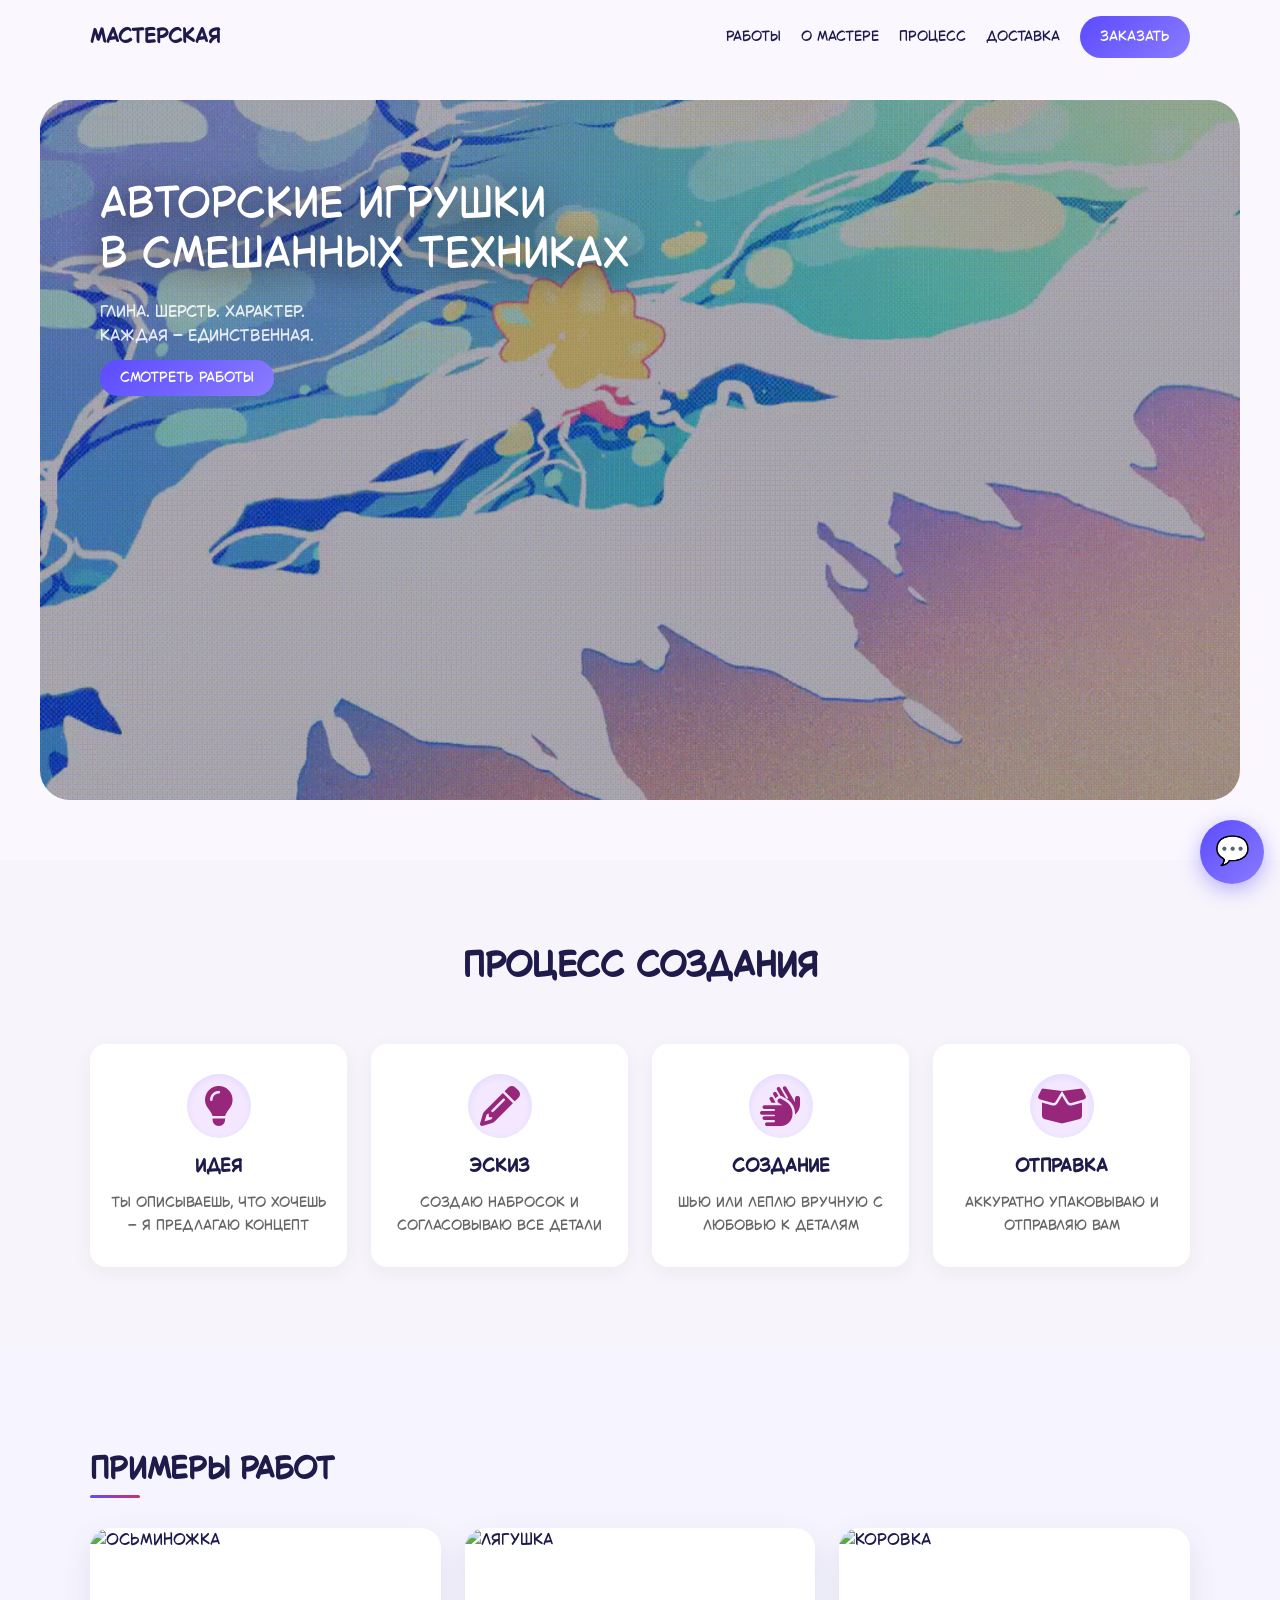
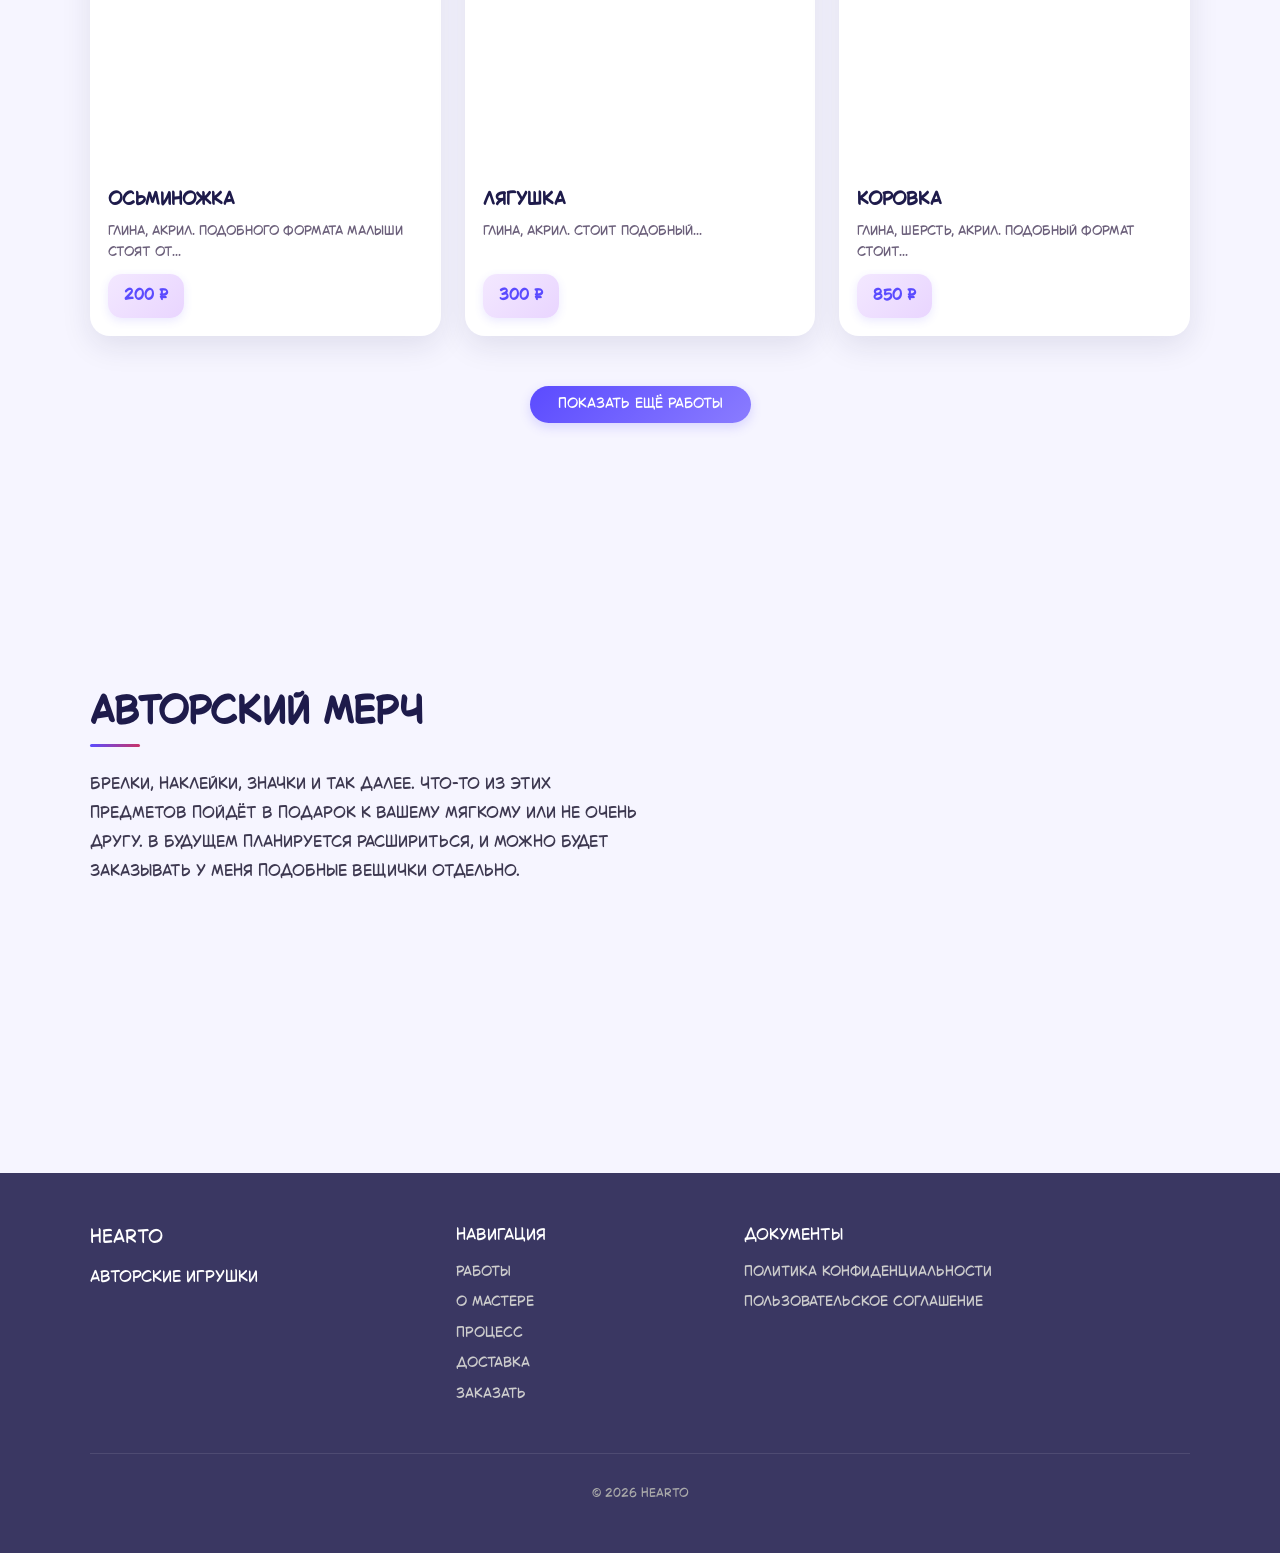
==== commit a212eb2c: "7777" ====
--- a/index.html
+++ b/index.html
@@ -40,6 +40,7 @@
 <section id="process" class="fade">
   <div class="container">
     <h2>Процесс создания</h2>
+    <div class="process-thread-wrap">
     <div class="process-grid">
       
       <div class="step-card">
@@ -66,6 +67,7 @@
         <p>Аккуратно упаковываю и отправляю вам</p>
       </div>
 
+    </div>
     </div>
   </div>
 </section>
@@ -131,13 +133,15 @@
       <p>Брелки, наклейки, значки и так далее. Что-то из этих предметов пойдёт в подарок к вашему мягкому или не очень другу. В будущем планируется расшириться, и можно будет заказывать у меня подобные вещички отдельно.</p>
     </div>
     
-    <!-- Декоративные элементы с параллаксом -->
-    <!-- data-speed: сила движения (от 5 до 15 — оптимально для лёгкого покачивания) -->
+    <!-- CSS-декорации -->
     <div class="merch-decorations">
-      <img src="images/planet.png" alt="Планета" class="decor-img parallax-item" data-speed="15" style="top: 15%; right: 10%;">
-      <img src="images/star1.png" alt="Звезда 1" class="decor-img parallax-item" data-speed="8" style="top: 25%; left: 5%;">
-      <img src="images/star2.png" alt="Звезда 2" class="decor-img parallax-item" data-speed="12" style="bottom: 25%; right: 15%;">
-      <img src="images/star3.png" alt="Звезда 3" class="decor-img parallax-item" data-speed="6" style="bottom: 15%; left: 15%;">
+      <div class="css-planet planet-main parallax-item" data-speed="15">
+        <div class="planet-ring"></div>
+      </div>
+      <div class="css-planet planet-pink parallax-item" data-speed="8"></div>
+      <div class="css-star star-yellow parallax-item" data-speed="12"></div>
+      <div class="css-star star-small parallax-item" data-speed="6"></div>
+      <div class="css-star star-tiny parallax-item" data-speed="9"></div>
     </div>
   </div>
 </section>
